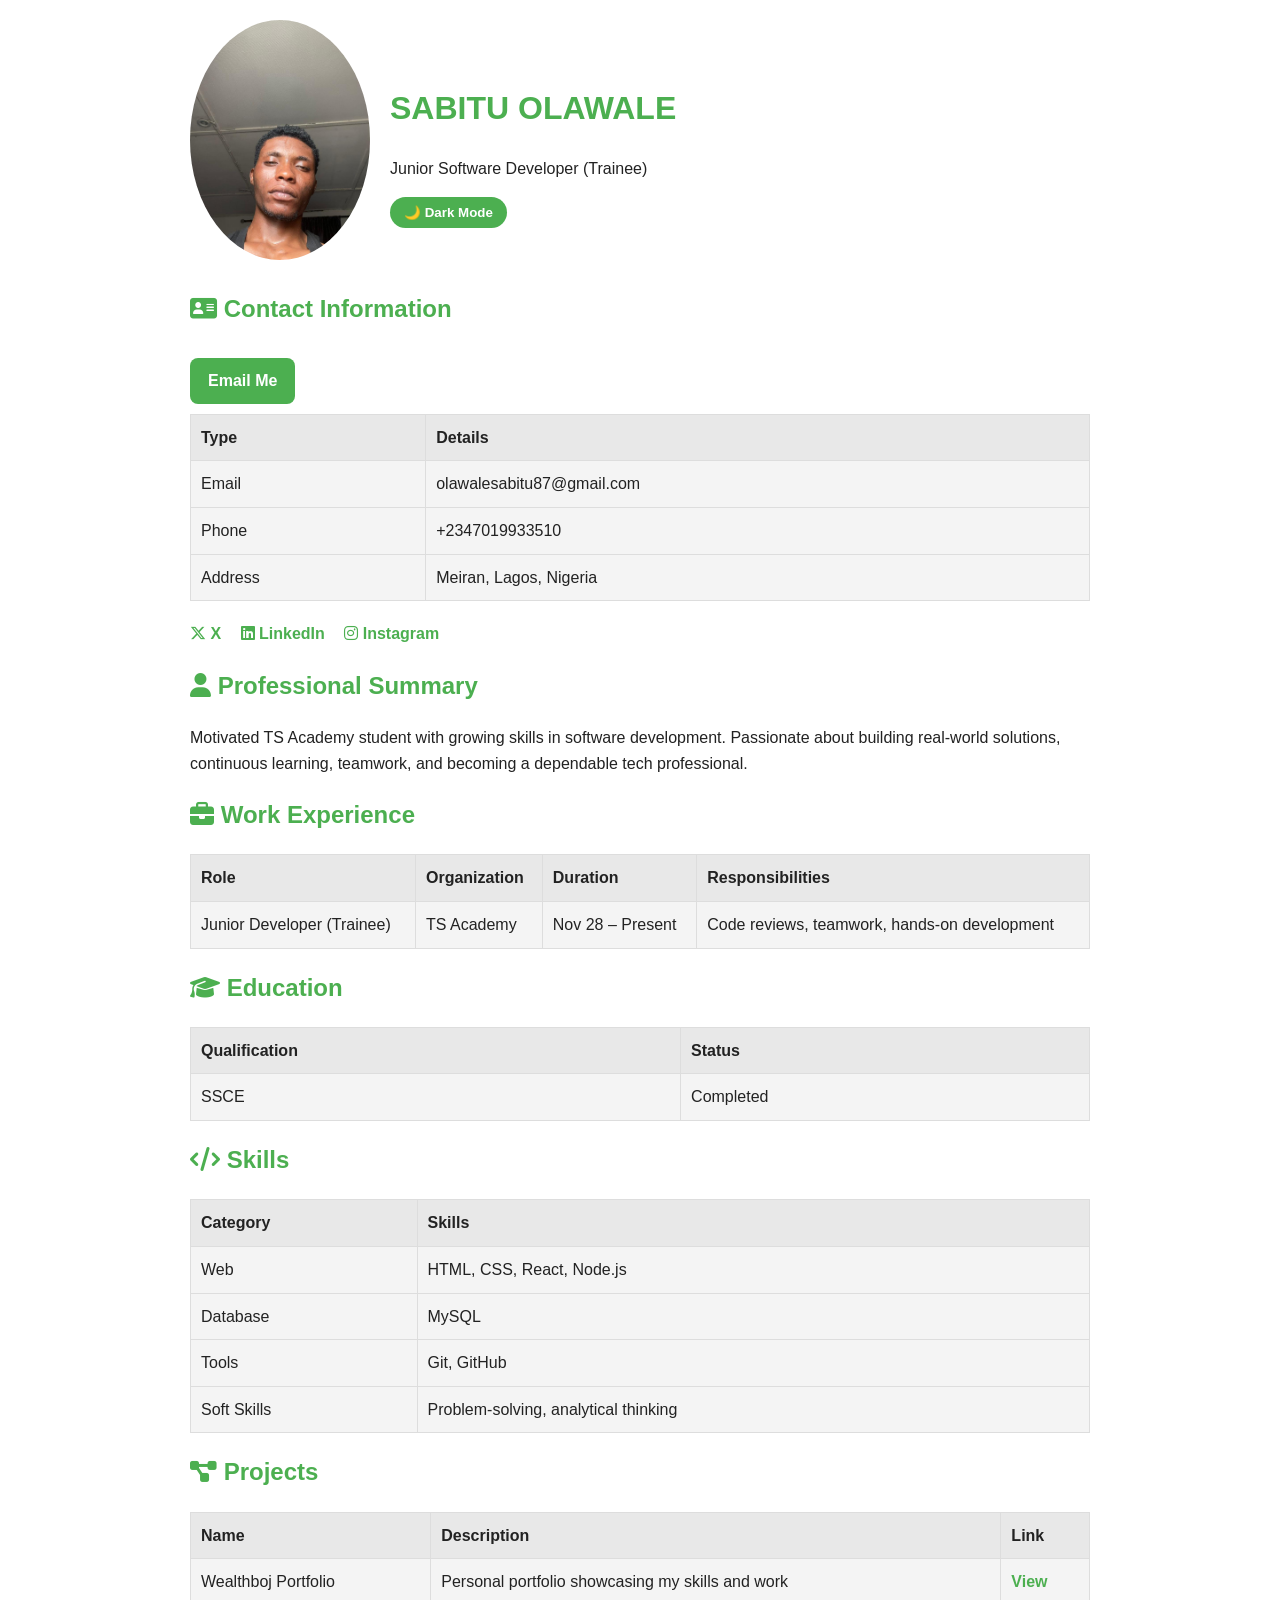
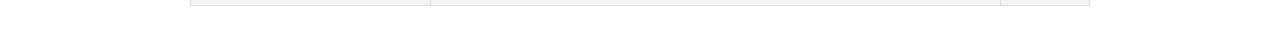
==== index.html @ 3e308790 "fsrh" ====
<!DOCTYPE html>
<html lang="en">
<head>
  <meta charset="UTF-8" />
  <meta name="viewport" content="width=device-width, initial-scale=1.0" />
  <title>SABITU OLAWALE | CV</title>

  <!-- Icons -->
  <link rel="stylesheet" href="https://cdnjs.cloudflare.com/ajax/libs/font-awesome/6.5.0/css/all.min.css">

  <style>
    :root {
      --bg: #ffffff;
      --text: #222;
      --card: #f4f4f4;
      --accent: #4CAF50;
      --border: #ddd;
    }

    body.dark {
      --bg: #121212;
      --text: #f1f1f1;
      --card: #1e1e1e;
      --border: #333;
    }

    body {
      background: var(--bg);
      color: var(--text);
      font-family: Arial, sans-serif;
      margin: 0;
      padding: 20px;
      line-height: 1.6;
    }

    .container {
      max-width: 900px;
      margin: auto;
    }

    h1, h2 {
      color: var(--accent);
    }

    img.profile {
      width: 180px;
      border-radius: 50%;
      display: block;
      margin-bottom: 10px;
    }

    .top {
      display: flex;
      flex-wrap: wrap;
      gap: 20px;
      align-items: center;
    }

    .toggle {
      margin-left: auto;
      cursor: pointer;
      padding: 8px 14px;
      border-radius: 20px;
      border: none;
      background: var(--accent);
      color: #fff;
      font-weight: bold;
    }

    table {
      width: 100%;
      border-collapse: collapse;
      background: var(--card);
      margin-bottom: 20px;
    }

    th, td {
      border: 1px solid var(--border);
      padding: 10px;
      text-align: left;
    }

    th {
      background: rgba(0,0,0,0.05);
    }

    a {
      color: var(--accent);
      text-decoration: none;
      font-weight: bold;
    }

    .social a {
      margin-right: 15px;
    }

    .email-button {
      display: inline-block;
      background: var(--accent);
      color: #fff;
      padding: 10px 18px;
      border-radius: 8px;
      margin: 10px 0;
    }

    @media (max-width: 600px) {
      .top {
        flex-direction: column;
        align-items: flex-start;
      }
    }
  </style>
</head>

<body>
  <div class="container">

    <!-- HEADER -->
    <div class="top">
      <img src="profile.jpeg" alt="Profile Photo" class="profile">
      <div>
        <h1>SABITU OLAWALE</h1>
        <p>Junior Software Developer (Trainee)</p>
        <button class="toggle" onclick="toggleDark()">🌙 Dark Mode</button>
      </div>
    </div>

    <!-- CONTACT -->
    <h2><i class="fa-solid fa-address-card"></i> Contact Information</h2>

    <a class="email-button" href="mailto:olawalesabitu87@gmail.com">Email Me</a>

    <table>
      <tr><th>Type</th><th>Details</th></tr>
      <tr><td>Email</td><td>olawalesabitu87@gmail.com</td></tr>
      <tr><td>Phone</td><td>+2347019933510</td></tr>
      <tr><td>Address</td><td>Meiran, Lagos, Nigeria</td></tr>
    </table>

    <div class="social">
      <a href="https://twitter.com/olawale_sabitu" target="_blank"><i class="fa-brands fa-x-twitter"></i> X</a>
      <a href="https://linkedin.com/in/olawale-oluwapelumi-303a34244" target="_blank"><i class="fa-brands fa-linkedin"></i> LinkedIn</a>
      <a href="https://instagram.com/bolaj_vibez" target="_blank"><i class="fa-brands fa-instagram"></i> Instagram</a>
    </div>

    <!-- SUMMARY -->
    <h2><i class="fa-solid fa-user"></i> Professional Summary</h2>
    <p>
      Motivated TS Academy student with growing skills in software development.
      Passionate about building real-world solutions, continuous learning,
      teamwork, and becoming a dependable tech professional.
    </p>

    <!-- EXPERIENCE -->
    <h2><i class="fa-solid fa-briefcase"></i> Work Experience</h2>

    <table>
      <tr>
        <th>Role</th>
        <th>Organization</th>
        <th>Duration</th>
        <th>Responsibilities</th>
      </tr>
      <tr>
        <td>Junior Developer (Trainee)</td>
        <td>TS Academy</td>
        <td>Nov 28 – Present</td>
        <td>Code reviews, teamwork, hands-on development</td>
      </tr>
    </table>

    <!-- EDUCATION -->
    <h2><i class="fa-solid fa-graduation-cap"></i> Education</h2>

    <table>
      <tr><th>Qualification</th><th>Status</th></tr>
      <tr><td>SSCE</td><td>Completed</td></tr>
    </table>

    <!-- SKILLS -->
    <h2><i class="fa-solid fa-code"></i> Skills</h2>

    <table>
      <tr><th>Category</th><th>Skills</th></tr>
      <tr><td>Web</td><td>HTML, CSS, React, Node.js</td></tr>
      <tr><td>Database</td><td>MySQL</td></tr>
      <tr><td>Tools</td><td>Git, GitHub</td></tr>
      <tr><td>Soft Skills</td><td>Problem-solving, analytical thinking</td></tr>
    </table>

    <!-- PROJECTS -->
    <h2><i class="fa-solid fa-diagram-project"></i> Projects</h2>

    <table>
      <tr><th>Name</th><th>Description</th><th>Link</th></tr>
      <tr>
        <td>Wealthboj Portfolio</td>
        <td>Personal portfolio showcasing my skills and work</td>
        <td><a href="https://wealthboj.github.io/olawale/" target="_blank">View</a></td>
      </tr>
    </table>

  </div>

  <!-- DARK MODE SCRIPT -->
  <script>
    function toggleDark() {
      document.body.classList.toggle("dark");
    }
  </script>
</body>
</html>
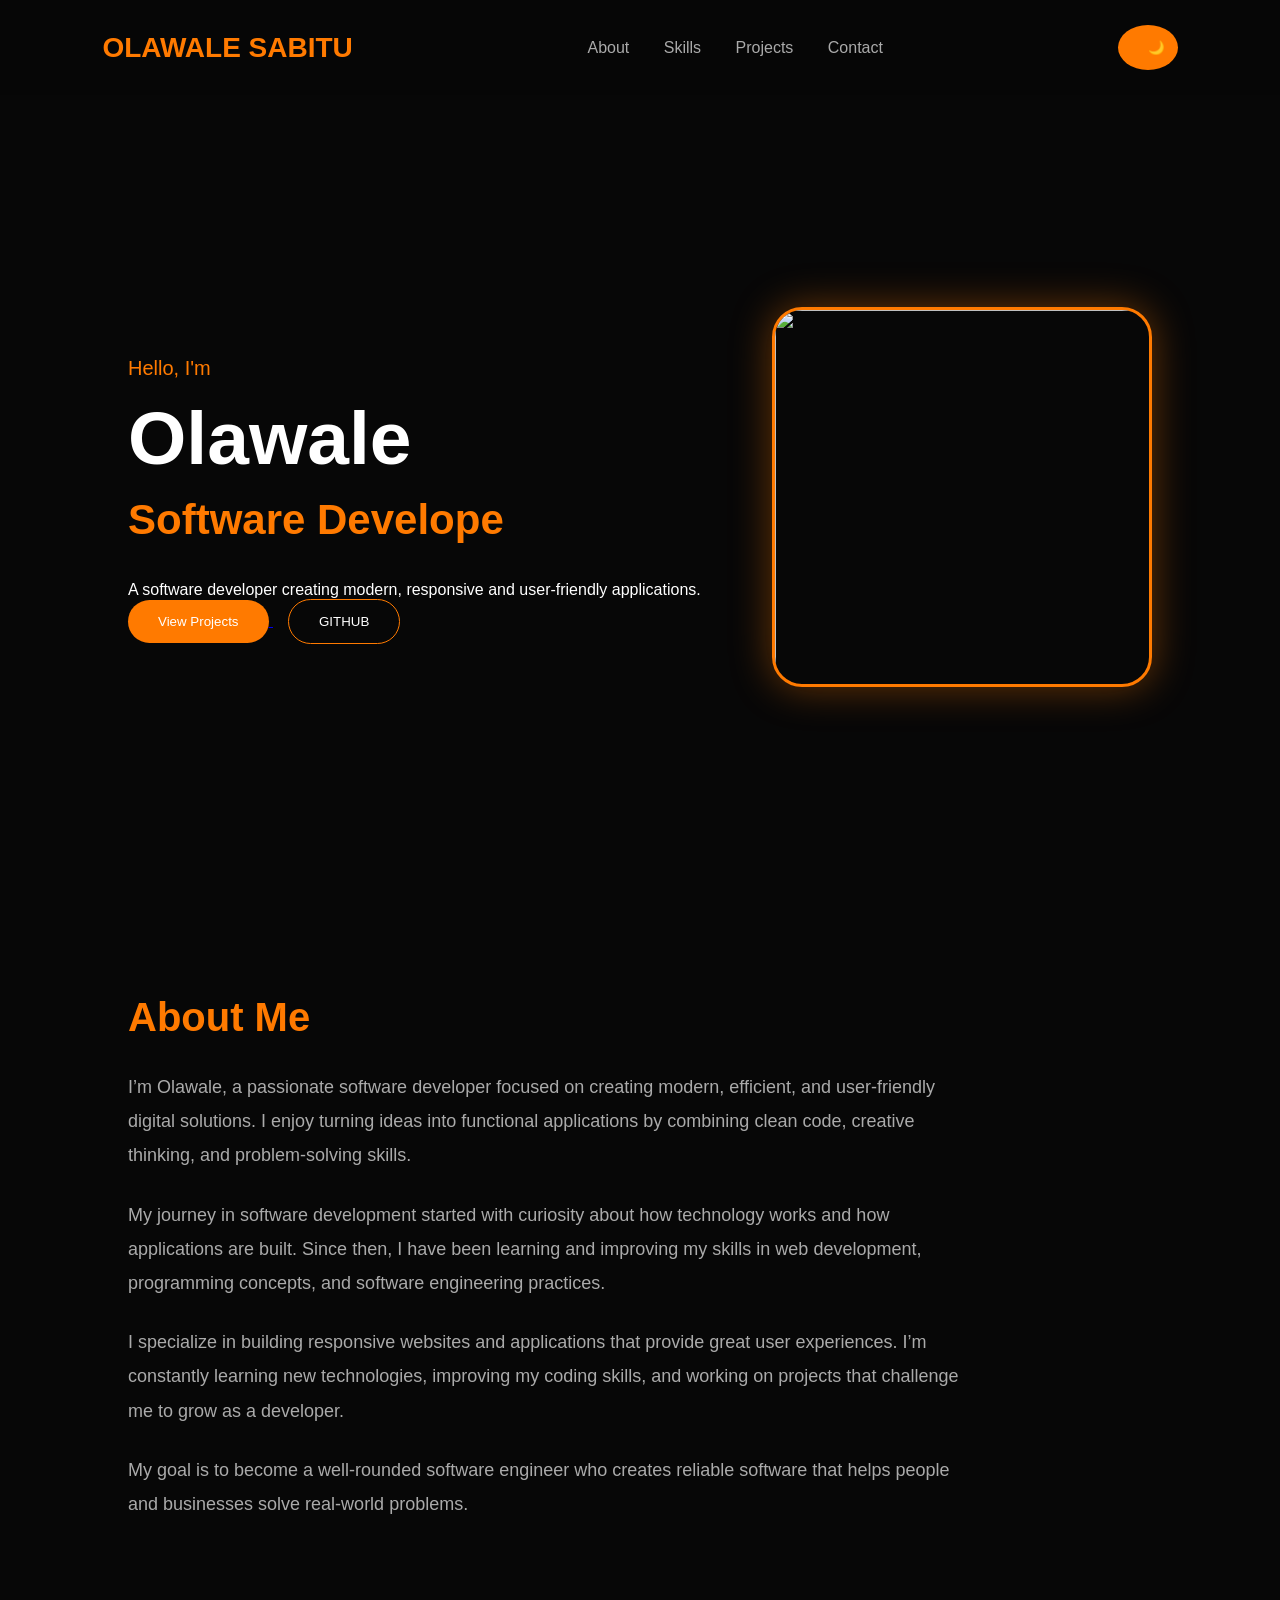
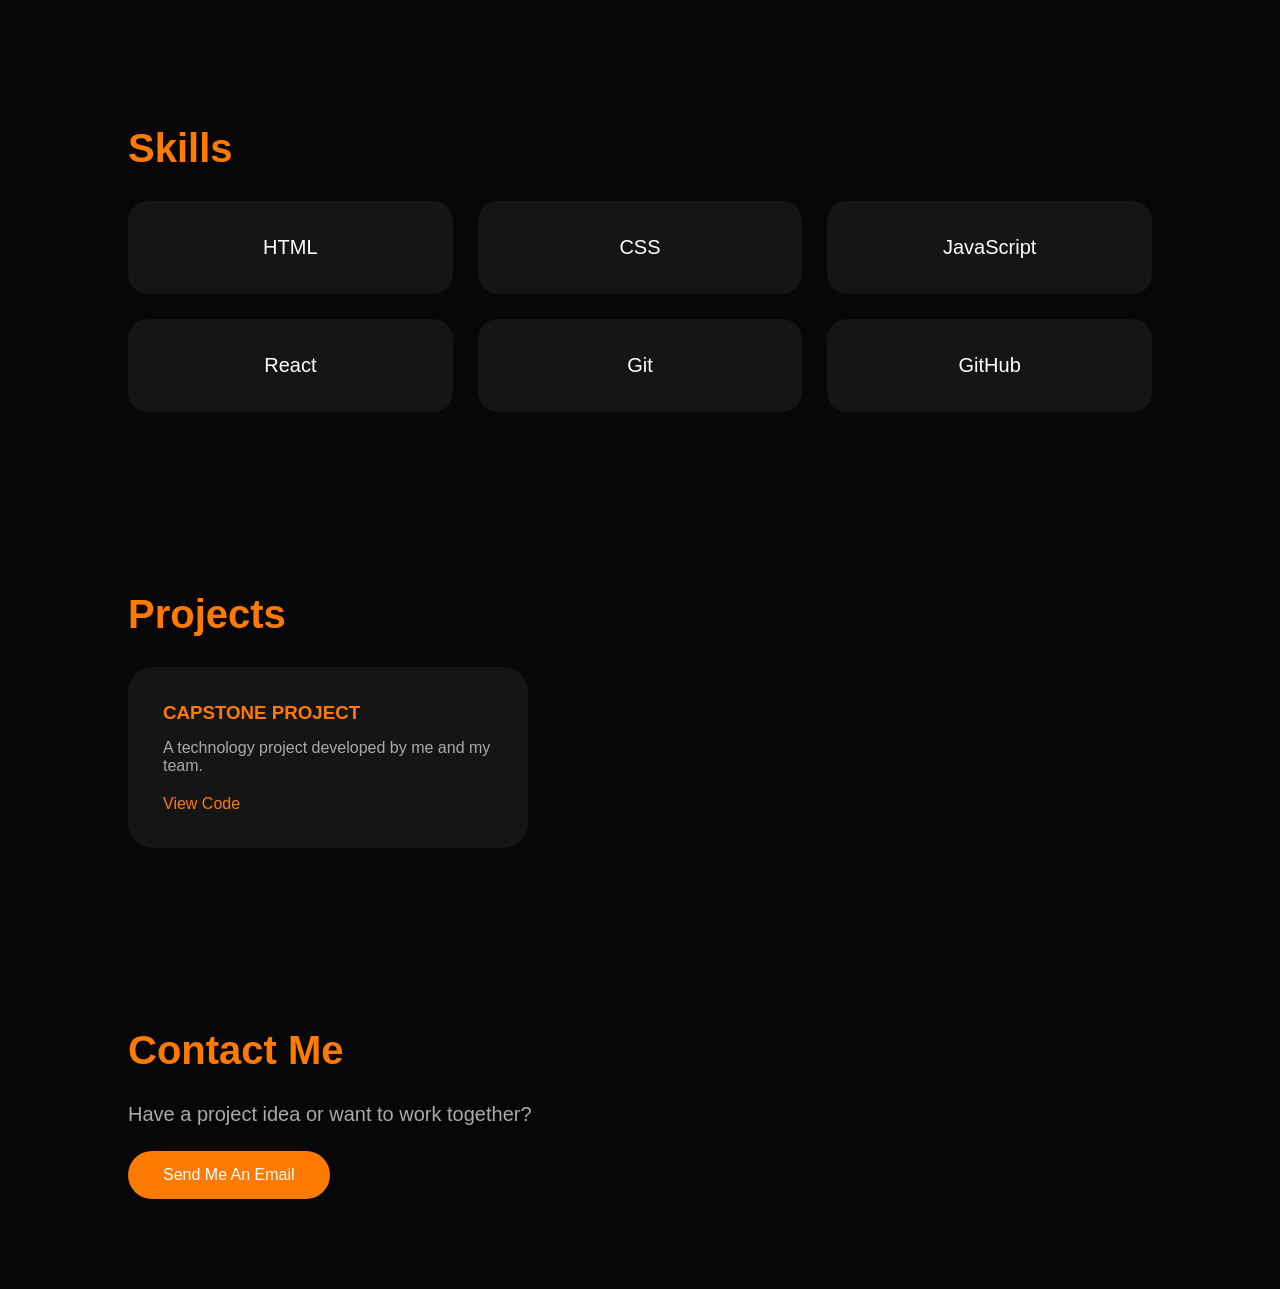
==== commit 7a4fe4f5: "Add files via upload" ====
--- a/index.html
+++ b/index.html
@@ -1,212 +1,248 @@
 <!DOCTYPE html>
 <html lang="en">
+
 <head>
-  <meta charset="UTF-8" />
-  <meta name="viewport" content="width=device-width, initial-scale=1.0" />
-  <title>SABITU OLAWALE | CV</title>
-
-  <!-- Icons -->
-  <link rel="stylesheet" href="https://cdnjs.cloudflare.com/ajax/libs/font-awesome/6.5.0/css/all.min.css">
-
-  <style>
-    :root {
-      --bg: #ffffff;
-      --text: #222;
-      --card: #f4f4f4;
-      --accent: #4CAF50;
-      --border: #ddd;
-    }
-
-    body.dark {
-      --bg: #121212;
-      --text: #f1f1f1;
-      --card: #1e1e1e;
-      --border: #333;
-    }
-
-    body {
-      background: var(--bg);
-      color: var(--text);
-      font-family: Arial, sans-serif;
-      margin: 0;
-      padding: 20px;
-      line-height: 1.6;
-    }
-
-    .container {
-      max-width: 900px;
-      margin: auto;
-    }
-
-    h1, h2 {
-      color: var(--accent);
-    }
-
-    img.profile {
-      width: 180px;
-      border-radius: 50%;
-      display: block;
-      margin-bottom: 10px;
-    }
-
-    .top {
-      display: flex;
-      flex-wrap: wrap;
-      gap: 20px;
-      align-items: center;
-    }
-
-    .toggle {
-      margin-left: auto;
-      cursor: pointer;
-      padding: 8px 14px;
-      border-radius: 20px;
-      border: none;
-      background: var(--accent);
-      color: #fff;
-      font-weight: bold;
-    }
-
-    table {
-      width: 100%;
-      border-collapse: collapse;
-      background: var(--card);
-      margin-bottom: 20px;
-    }
-
-    th, td {
-      border: 1px solid var(--border);
-      padding: 10px;
-      text-align: left;
-    }
-
-    th {
-      background: rgba(0,0,0,0.05);
-    }
-
-    a {
-      color: var(--accent);
-      text-decoration: none;
-      font-weight: bold;
-    }
-
-    .social a {
-      margin-right: 15px;
-    }
-
-    .email-button {
-      display: inline-block;
-      background: var(--accent);
-      color: #fff;
-      padding: 10px 18px;
-      border-radius: 8px;
-      margin: 10px 0;
-    }
-
-    @media (max-width: 600px) {
-      .top {
-        flex-direction: column;
-        align-items: flex-start;
-      }
-    }
-  </style>
+
+<meta charset="UTF-8">
+<meta name="viewport" content="width=device-width, initial-scale=1.0">
+
+<title>Olawale | Software Developer</title>
+
+<link rel="stylesheet" href="style.css">
+
 </head>
 
+
 <body>
-  <div class="container">
-
-    <!-- HEADER -->
-    <div class="top">
-      <img src="profile.jpeg" alt="Profile Photo" class="profile">
-      <div>
-        <h1>SABITU OLAWALE</h1>
-        <p>Junior Software Developer (Trainee)</p>
-        <button class="toggle" onclick="toggleDark()">🌙 Dark Mode</button>
-      </div>
-    </div>
-
-    <!-- CONTACT -->
-    <h2><i class="fa-solid fa-address-card"></i> Contact Information</h2>
-
-    <a class="email-button" href="mailto:olawalesabitu87@gmail.com">Email Me</a>
-
-    <table>
-      <tr><th>Type</th><th>Details</th></tr>
-      <tr><td>Email</td><td>olawalesabitu87@gmail.com</td></tr>
-      <tr><td>Phone</td><td>+2347019933510</td></tr>
-      <tr><td>Address</td><td>Meiran, Lagos, Nigeria</td></tr>
-    </table>
-
-    <div class="social">
-      <a href="https://twitter.com/olawale_sabitu" target="_blank"><i class="fa-brands fa-x-twitter"></i> X</a>
-      <a href="https://linkedin.com/in/olawale-oluwapelumi-303a34244" target="_blank"><i class="fa-brands fa-linkedin"></i> LinkedIn</a>
-      <a href="https://instagram.com/bolaj_vibez" target="_blank"><i class="fa-brands fa-instagram"></i> Instagram</a>
-    </div>
-
-    <!-- SUMMARY -->
-    <h2><i class="fa-solid fa-user"></i> Professional Summary</h2>
-    <p>
-      Motivated TS Academy student with growing skills in software development.
-      Passionate about building real-world solutions, continuous learning,
-      teamwork, and becoming a dependable tech professional.
-    </p>
-
-    <!-- EXPERIENCE -->
-    <h2><i class="fa-solid fa-briefcase"></i> Work Experience</h2>
-
-    <table>
-      <tr>
-        <th>Role</th>
-        <th>Organization</th>
-        <th>Duration</th>
-        <th>Responsibilities</th>
-      </tr>
-      <tr>
-        <td>Junior Developer (Trainee)</td>
-        <td>TS Academy</td>
-        <td>Nov 28 – Present</td>
-        <td>Code reviews, teamwork, hands-on development</td>
-      </tr>
-    </table>
-
-    <!-- EDUCATION -->
-    <h2><i class="fa-solid fa-graduation-cap"></i> Education</h2>
-
-    <table>
-      <tr><th>Qualification</th><th>Status</th></tr>
-      <tr><td>SSCE</td><td>Completed</td></tr>
-    </table>
-
-    <!-- SKILLS -->
-    <h2><i class="fa-solid fa-code"></i> Skills</h2>
-
-    <table>
-      <tr><th>Category</th><th>Skills</th></tr>
-      <tr><td>Web</td><td>HTML, CSS, React, Node.js</td></tr>
-      <tr><td>Database</td><td>MySQL</td></tr>
-      <tr><td>Tools</td><td>Git, GitHub</td></tr>
-      <tr><td>Soft Skills</td><td>Problem-solving, analytical thinking</td></tr>
-    </table>
-
-    <!-- PROJECTS -->
-    <h2><i class="fa-solid fa-diagram-project"></i> Projects</h2>
-
-    <table>
-      <tr><th>Name</th><th>Description</th><th>Link</th></tr>
-      <tr>
-        <td>Wealthboj Portfolio</td>
-        <td>Personal portfolio showcasing my skills and work</td>
-        <td><a href="https://wealthboj.github.io/olawale/" target="_blank">View</a></td>
-      </tr>
-    </table>
-
-  </div>
-
-  <!-- DARK MODE SCRIPT -->
-  <script>
-    function toggleDark() {
-      document.body.classList.toggle("dark");
-    }
-  </script>
+
+
+<header>
+
+<h2 class="logo">OLAWALE SABITU</h2>
+
+
+<nav>
+
+<a href="#about">About</a>
+<a href="#skills">Skills</a>
+<a href="#projects">Projects</a>
+<a href="#contact">Contact</a>
+
+</nav>
+
+
+<button id="mode">🌙</button>
+
+</header>
+
+
+
+
+
+<section class="hero">
+
+
+<div class="intro">
+
+
+<p>Hello, I'm</p>
+
+<h1>Olawale</h1>
+
+<h2 id="typing"></h2>
+
+
+<p>
+
+A software developer creating modern,
+responsive and user-friendly applications.
+
+</p>
+
+
+
+
+<div>
+
+<a href="#projects">
+
+<button>
+View Projects
+</button>
+
+</a>
+
+
+<a href="https://github.com/wealthboj/olawale">
+
+<button class="secondary">
+GITHUB
+</button>
+
+</a>
+
+
+</div>
+
+
+</div>
+
+
+
+
+<div class="image-box">
+
+<img src="c:\olawaleoracle.png">
+
+</div>
+
+
+</section>
+
+
+
+
+
+
+
+<section id="about">
+
+<h2>About Me</h2>
+
+<div class="about-content">
+
+<p>
+
+I’m Olawale, a passionate software developer focused on creating modern,
+efficient, and user-friendly digital solutions. I enjoy turning ideas into
+functional applications by combining clean code, creative thinking, and
+problem-solving skills.
+
+</p>
+
+
+<p>
+
+My journey in software development started with curiosity about how
+technology works and how applications are built. Since then, I have been
+learning and improving my skills in web development, programming concepts,
+and software engineering practices.
+
+</p>
+
+
+<p>
+
+I specialize in building responsive websites and applications that provide
+great user experiences. I’m constantly learning new technologies, improving
+my coding skills, and working on projects that challenge me to grow as a
+developer.
+
+</p>
+
+
+<p>
+
+My goal is to become a well-rounded software engineer who creates reliable
+software that helps people and businesses solve real-world problems.
+
+</p>
+
+
+</div>
+
+</section>
+
+
+
+
+
+
+
+<section id="skills">
+
+
+<h2>Skills</h2>
+
+
+<div class="grid">
+
+
+<div>HTML</div>
+<div>CSS</div>
+<div>JavaScript</div>
+<div>React</div>
+<div>Git</div>
+<div>GitHub</div>
+
+
+</div>
+
+
+</section>
+
+
+
+
+
+
+
+<section id="projects">
+
+
+<h2>Projects</h2>
+
+
+<div class="project">
+
+
+<h3>CAPSTONE PROJECT</h3>
+
+
+<p>
+A technology project developed by me and my team.
+</p>
+
+
+<a href="https://techy-nerds.vercel.app/">
+
+View Code
+
+</a>
+
+
+</div>
+
+
+</section>
+
+
+
+
+
+
+<section id="contact">
+
+<h2>Contact Me</h2>
+
+<p>
+Have a project idea or want to work together?
+</p>
+
+
+<a class="contact-btn" href="mailto:Olawalesabitu87@gmail.com">
+
+Send Me An Email
+
+</a>
+
+
+</section>
+
+
+
+<script src="script.js"></script>
+
+
 </body>
 </html>
--- a/style.css
+++ b/style.css
@@ -0,0 +1,476 @@
+*{
+    margin:0;
+    padding:0;
+    box-sizing:border-box;
+    font-family:"Segoe UI", Arial, sans-serif;
+}
+
+
+html{
+    scroll-behavior:smooth;
+}
+
+
+body{
+    background:#070707;
+    color:white;
+    transition:0.4s;
+}
+
+
+/* NAVBAR */
+
+header{
+
+    display:flex;
+    justify-content:space-between;
+    align-items:center;
+    padding:25px 8%;
+    position:sticky;
+    top:0;
+    z-index:100;
+
+    background:rgba(7,7,7,0.8);
+    backdrop-filter:blur(10px);
+
+}
+
+
+.logo{
+
+    font-size:28px;
+    color:#ff7a00;
+    font-weight:bold;
+
+}
+
+
+
+nav a{
+
+    text-decoration:none;
+    color:#aaa;
+    margin:0 15px;
+    transition:.3s;
+
+}
+
+
+nav a:hover{
+
+    color:#ff7a00;
+
+}
+
+
+
+
+#mode{
+
+    background:#ff7a00;
+    border:none;
+    width:45px;
+    height:45px;
+    border-radius:50%;
+    cursor:pointer;
+
+}
+
+
+
+/* HERO */
+
+
+.hero{
+
+    min-height:90vh;
+    display:flex;
+    align-items:center;
+    justify-content:space-between;
+    padding:80px 10%;
+    gap:50px;
+
+}
+
+
+
+.intro{
+
+    max-width:650px;
+
+}
+
+
+.intro p:first-child{
+
+    color:#ff7a00;
+    font-size:20px;
+
+}
+
+
+
+.intro h1{
+
+    font-size:75px;
+    margin:15px 0;
+
+}
+
+
+
+#typing{
+
+    color:#ff7a00;
+    font-size:42px;
+    min-height:55px;
+
+}
+
+
+
+.description{
+
+    color:#aaa;
+    line-height:1.8;
+    margin:25px 0;
+    font-size:18px;
+
+}
+
+
+
+button{
+
+    padding:14px 30px;
+    border:none;
+    border-radius:30px;
+    background:#ff7a00;
+    color:white;
+    cursor:pointer;
+    transition:.3s;
+
+}
+
+
+button:hover{
+
+    transform:translateY(-3px);
+
+}
+
+
+
+.secondary{
+
+    background:transparent;
+    border:1px solid #ff7a00;
+    margin-left:15px;
+
+}
+
+
+
+/* IMAGE */
+
+
+.image-box{
+
+    position:relative;
+
+}
+
+
+
+.image-box img{
+
+    width:380px;
+    height:380px;
+    object-fit:cover;
+    border-radius:30px;
+    border:3px solid #ff7a00;
+
+    box-shadow:
+    0 0 40px rgba(255,122,0,.4);
+
+}
+
+
+
+
+/* SECTIONS */
+
+
+section{
+
+    padding:90px 10%;
+
+}
+
+
+
+section h2{
+
+    font-size:40px;
+    margin-bottom:30px;
+    color:#ff7a00;
+
+}
+
+
+
+
+/* ABOUT */
+
+
+.about-content{
+
+    max-width:850px;
+
+}
+
+
+.about-content p{
+
+    color:#aaa;
+    font-size:18px;
+    line-height:1.9;
+    margin-bottom:25px;
+
+}
+
+
+
+/* SKILLS */
+
+
+.grid{
+
+    display:grid;
+    grid-template-columns:repeat(3,1fr);
+    gap:25px;
+
+}
+
+
+
+.grid div{
+
+    background:#151515;
+    padding:35px;
+    text-align:center;
+    border-radius:20px;
+
+    font-size:20px;
+
+    transition:.3s;
+
+}
+
+
+
+.grid div:hover{
+
+    transform:translateY(-8px);
+    border:1px solid #ff7a00;
+
+}
+
+
+
+/* PROJECT */
+
+
+.project{
+
+    background:#151515;
+    max-width:400px;
+    padding:35px;
+    border-radius:25px;
+
+}
+
+
+
+.project h3{
+
+    color:#ff7a00;
+    margin-bottom:15px;
+
+}
+
+
+.project p{
+
+    color:#aaa;
+    margin-bottom:20px;
+
+}
+
+
+
+.project a{
+
+    color:#ff7a00;
+    text-decoration:none;
+
+}
+
+
+
+
+/* CONTACT */
+
+
+#contact p{
+
+    color:#aaa;
+    font-size:20px;
+
+}
+
+
+
+
+/* LIGHT MODE */
+
+
+.light{
+
+    background:#f5f5f5;
+    color:#111;
+
+}
+
+
+
+.light header{
+
+    background:rgba(245,245,245,.8);
+
+}
+
+
+
+.light nav a{
+
+    color:#222;
+
+}
+
+
+
+.light .description,
+.light .about-content p,
+.light .project p{
+
+    color:#444;
+
+}
+
+
+
+.light .grid div,
+.light .project{
+
+    background:white;
+    box-shadow:0 10px 30px #ddd;
+
+}
+
+
+
+
+
+
+
+/* MOBILE */
+
+
+@media(max-width:850px){
+
+
+header{
+
+    padding:20px;
+
+}
+
+
+nav{
+
+    display:none;
+
+}
+
+
+
+.hero{
+
+    flex-direction:column;
+    text-align:center;
+
+}
+
+
+
+.intro h1{
+
+    font-size:50px;
+
+}
+
+
+
+#typing{
+
+    font-size:30px;
+
+}
+
+
+
+.image-box img{
+
+    width:280px;
+    height:280px;
+
+}
+
+
+
+.grid{
+
+    grid-template-columns:1fr;
+
+}
+
+
+
+}
+.contact-btn{
+
+display:inline-block;
+margin-top:25px;
+
+background:#ff7a00;
+color:white;
+
+padding:15px 35px;
+
+border-radius:30px;
+
+text-decoration:none;
+
+transition:.3s;
+
+}
+
+
+.contact-btn:hover{
+
+transform:translateY(-5px);
+
+box-shadow:0 10px 30px rgba(255,122,0,.4);
+
+}
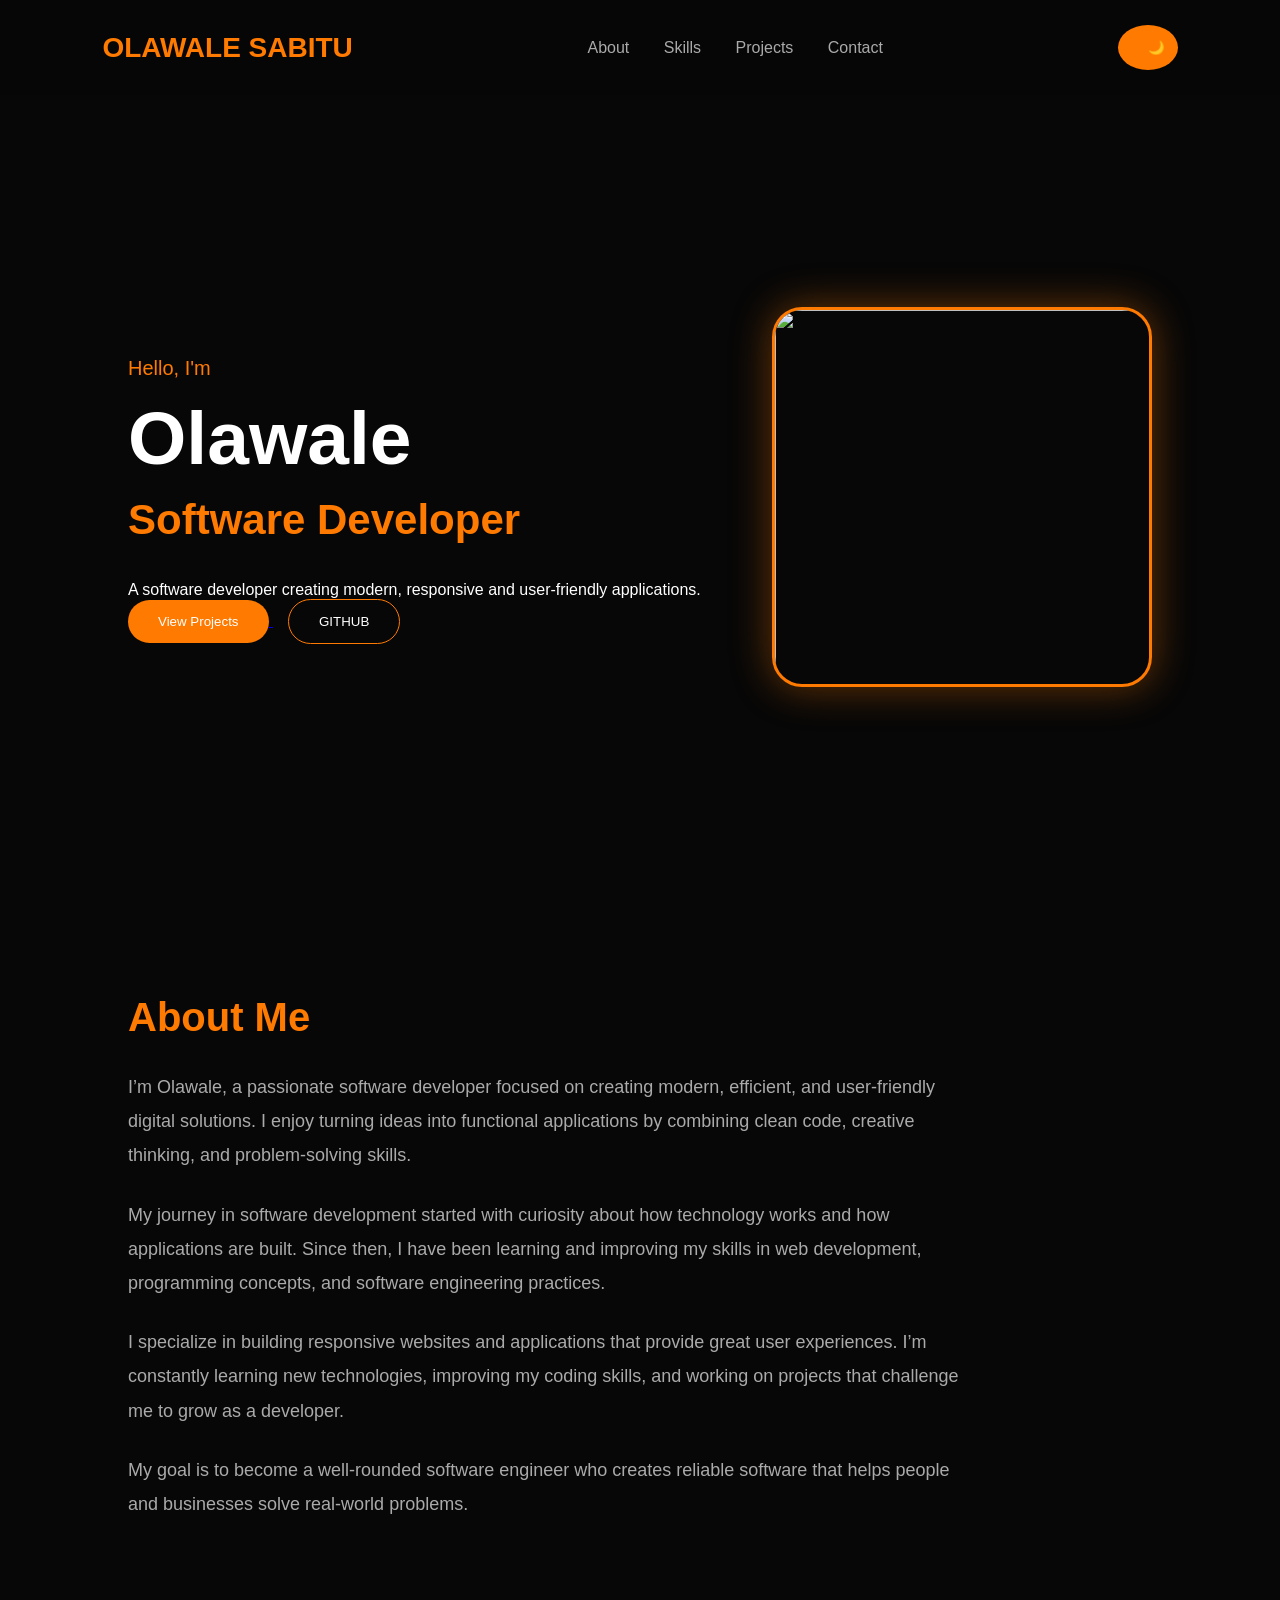
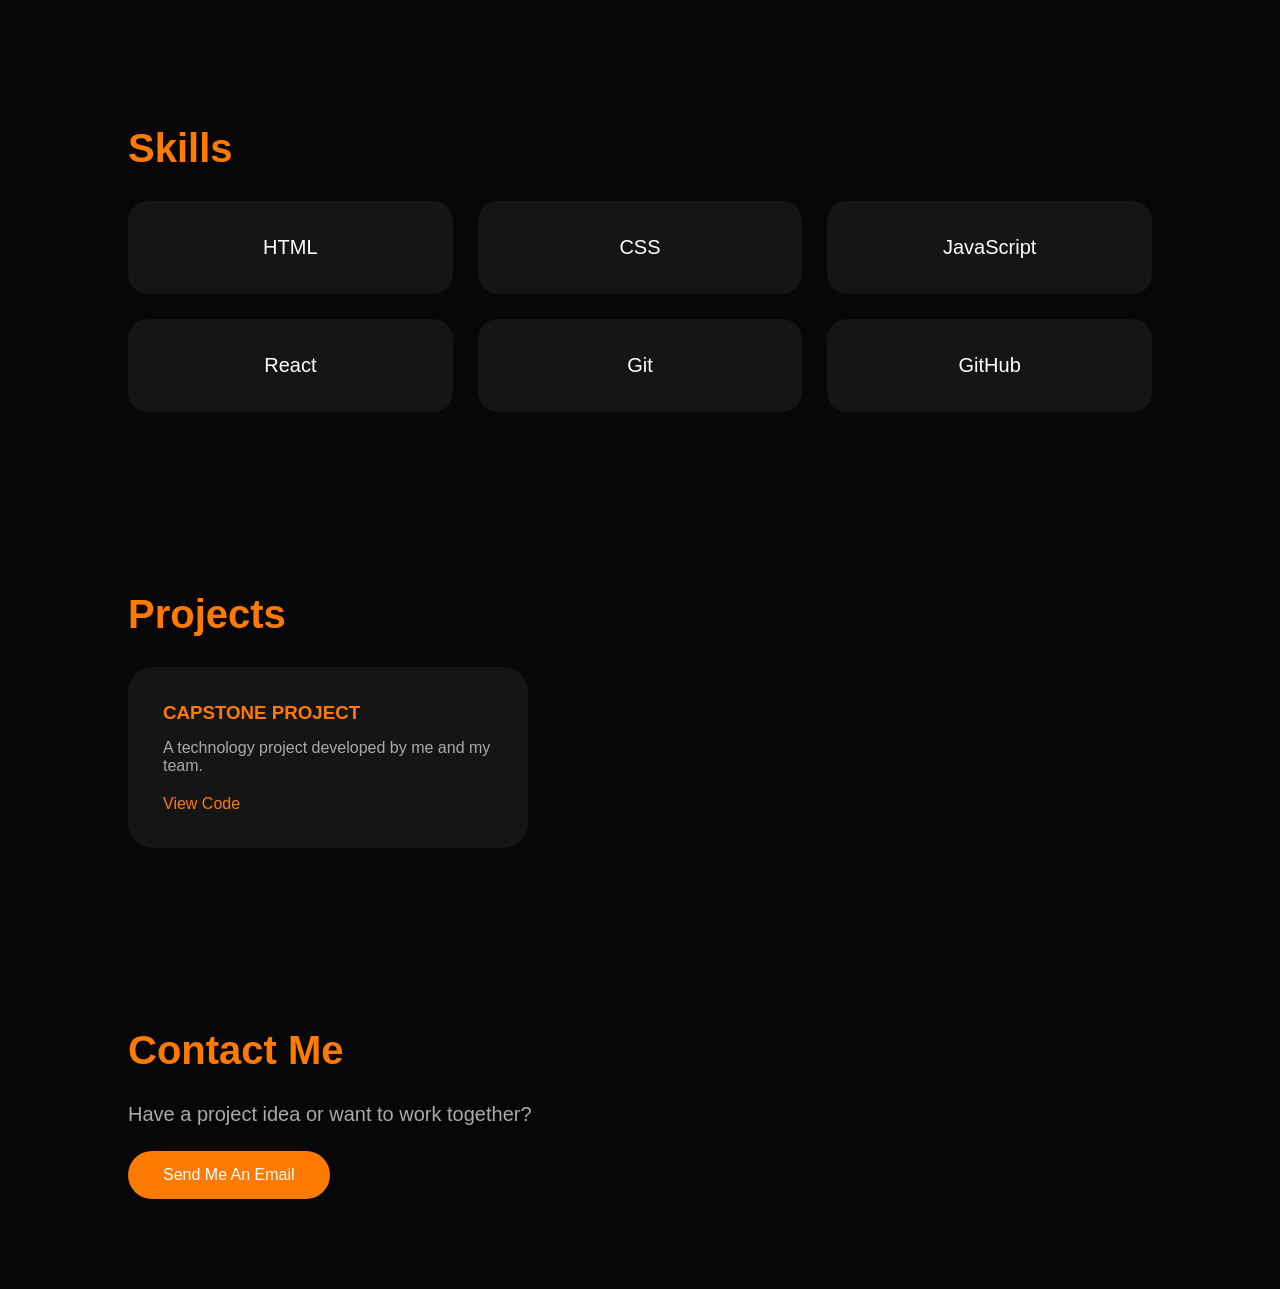
==== commit 40bef828: "Add files via upload" ====
--- a/index.html
+++ b/index.html
@@ -92,7 +92,7 @@
 
 <div class="image-box">
 
-<img src="c:\olawaleoracle.png">
+<img src="c:\profile.png">
 
 </div>
 
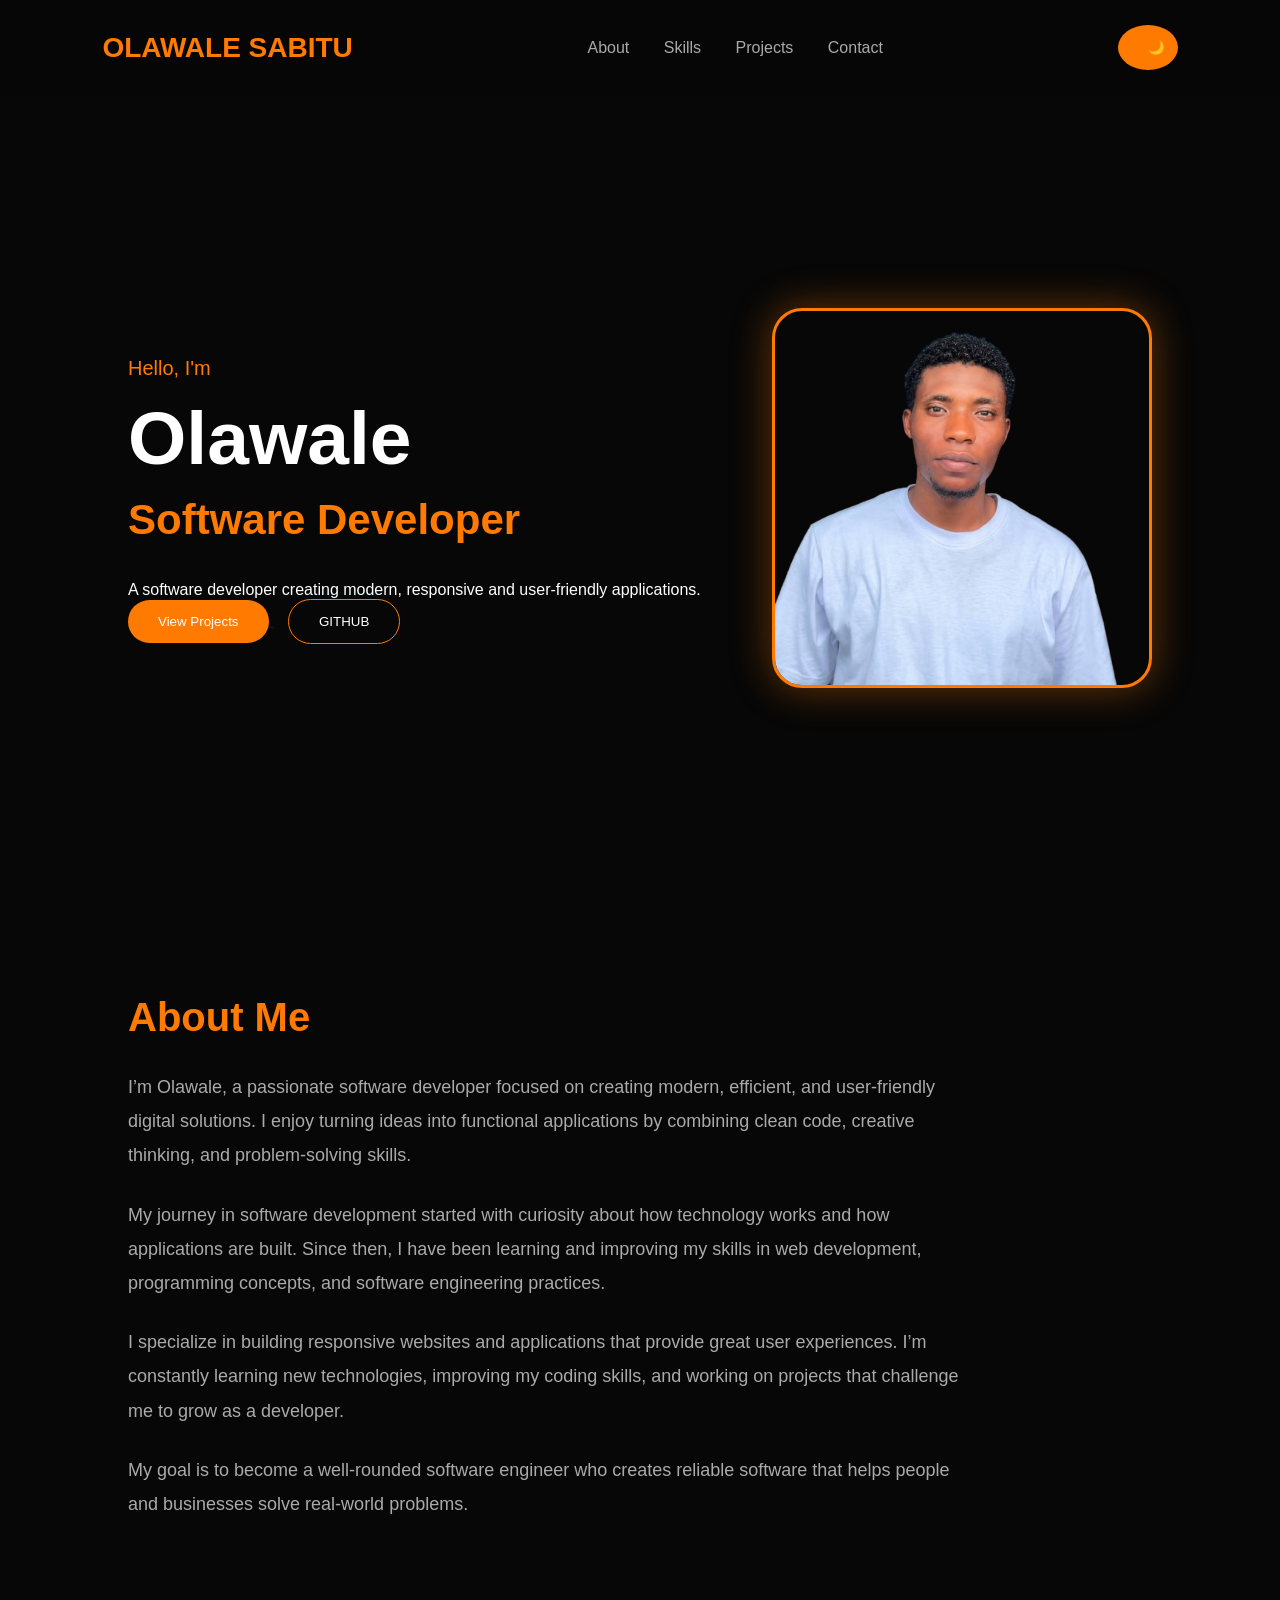
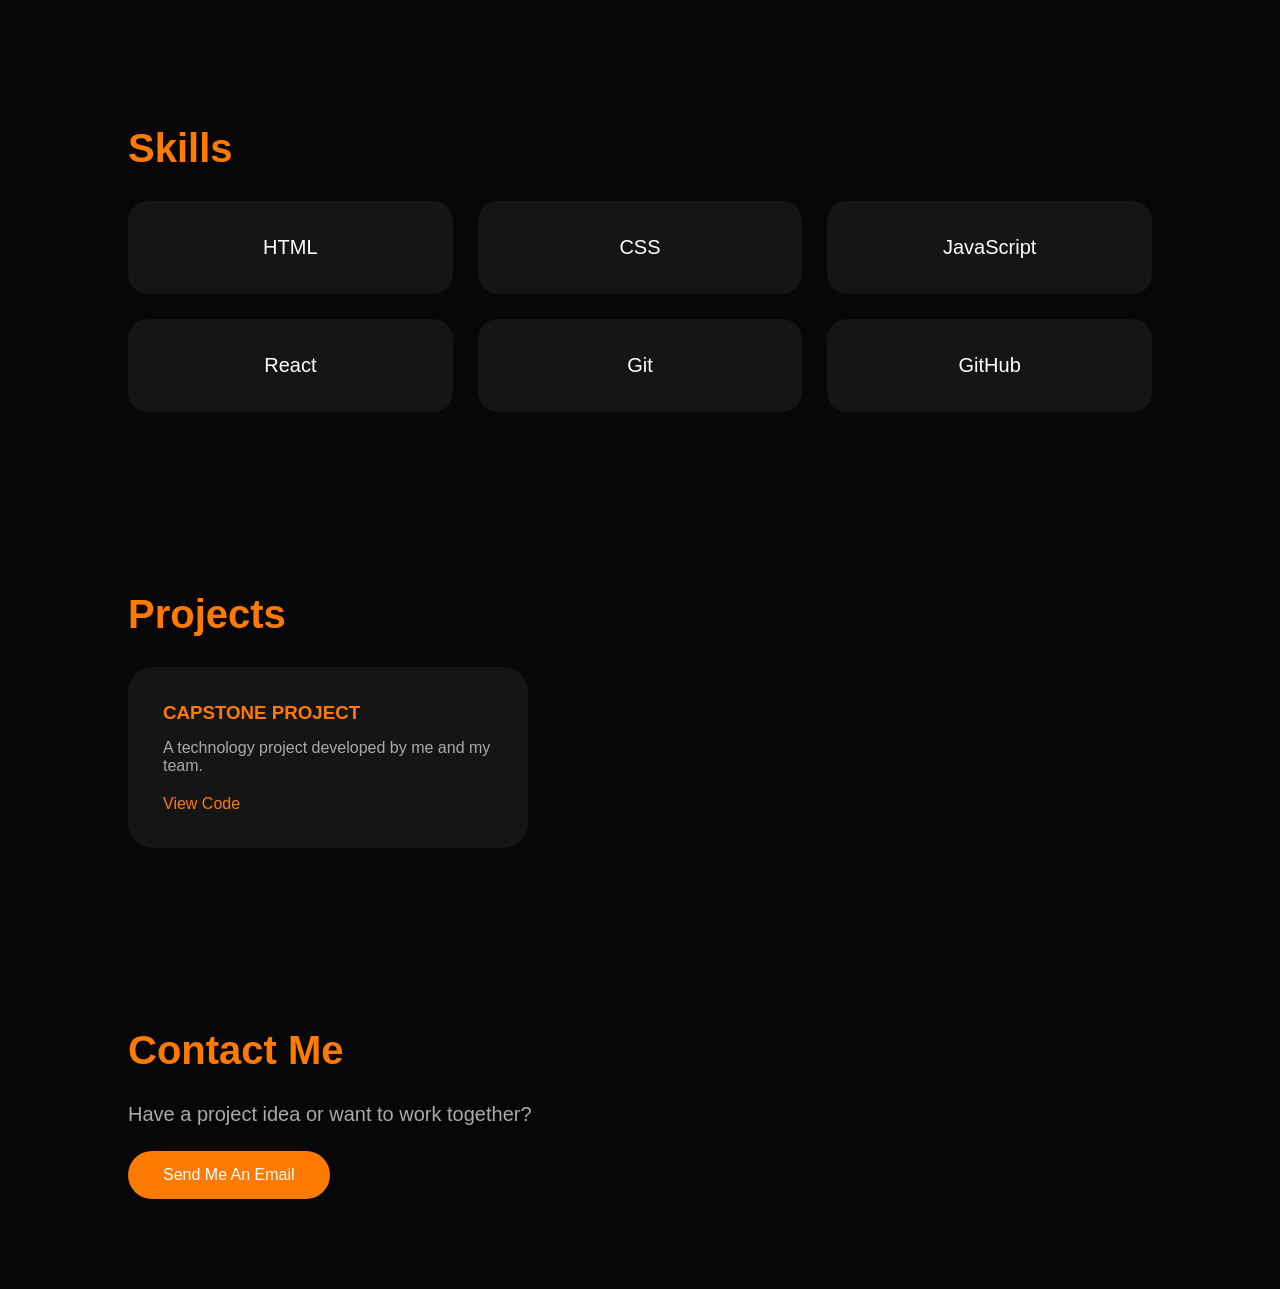
==== commit ba5fe36a: "Fix HTML formatting and structure" ====
--- a/index.html
+++ b/index.html
@@ -92,7 +92,7 @@
 
 <div class="image-box">
 
-<img src="c:\profile.png">
+<img src="profile.png">
 
 </div>
 
@@ -245,4 +245,4 @@
 
 
 </body>
-</html>+</html>
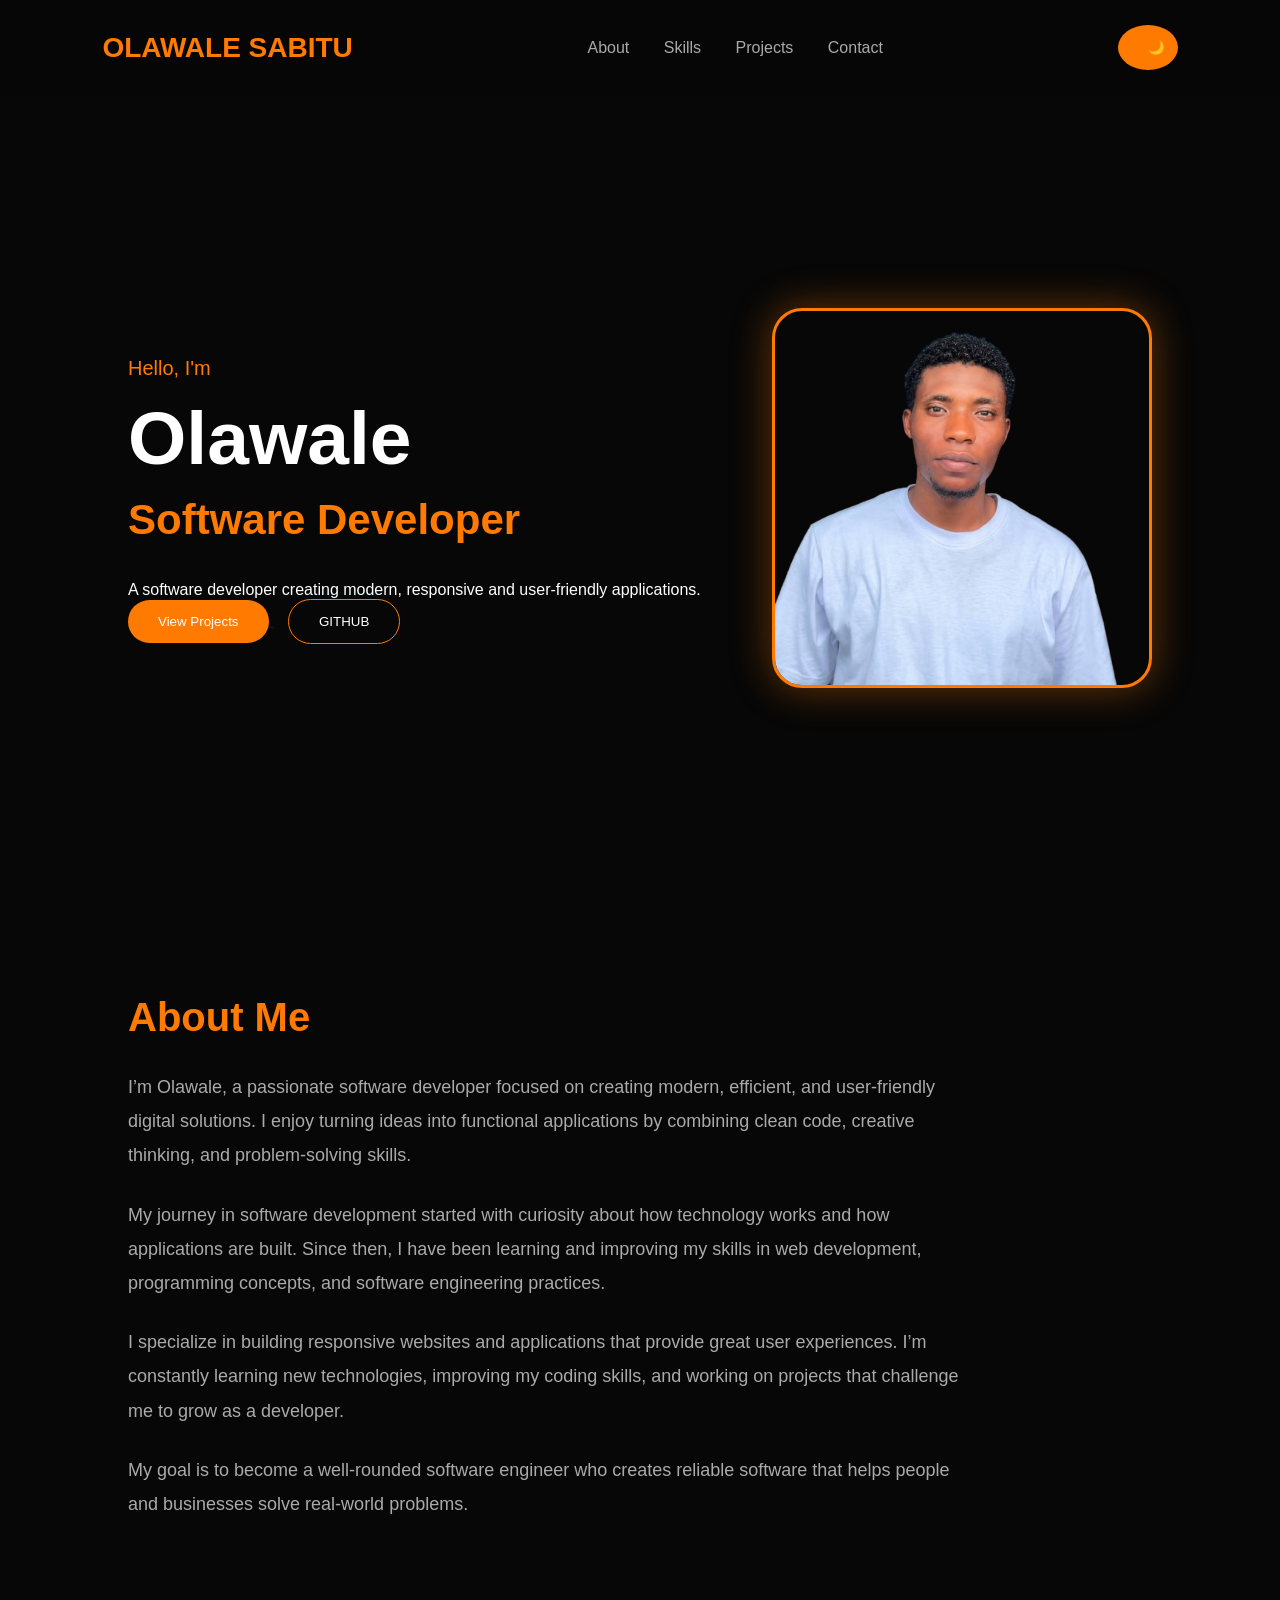
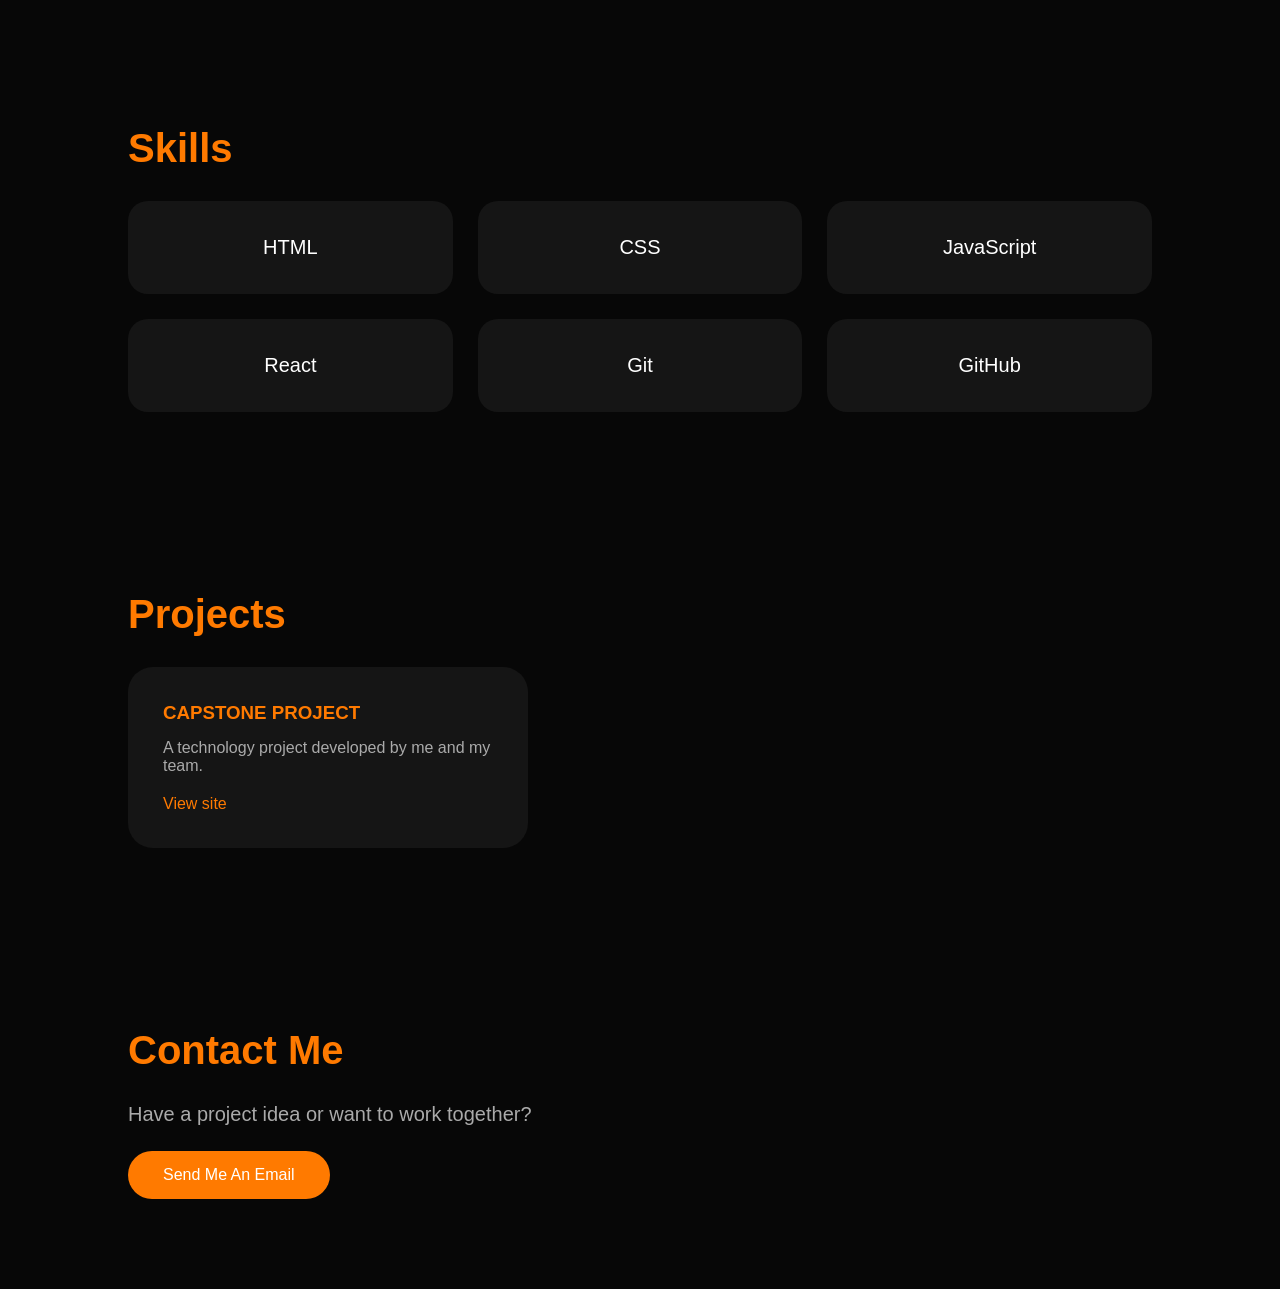
==== commit bdedc129: "Revise project link and enhance section content Updated project link and improved content." ====
--- a/index.html
+++ b/index.html
@@ -206,7 +206,7 @@
 
 <a href="https://techy-nerds.vercel.app/">
 
-View Code
+View site
 
 </a>
 
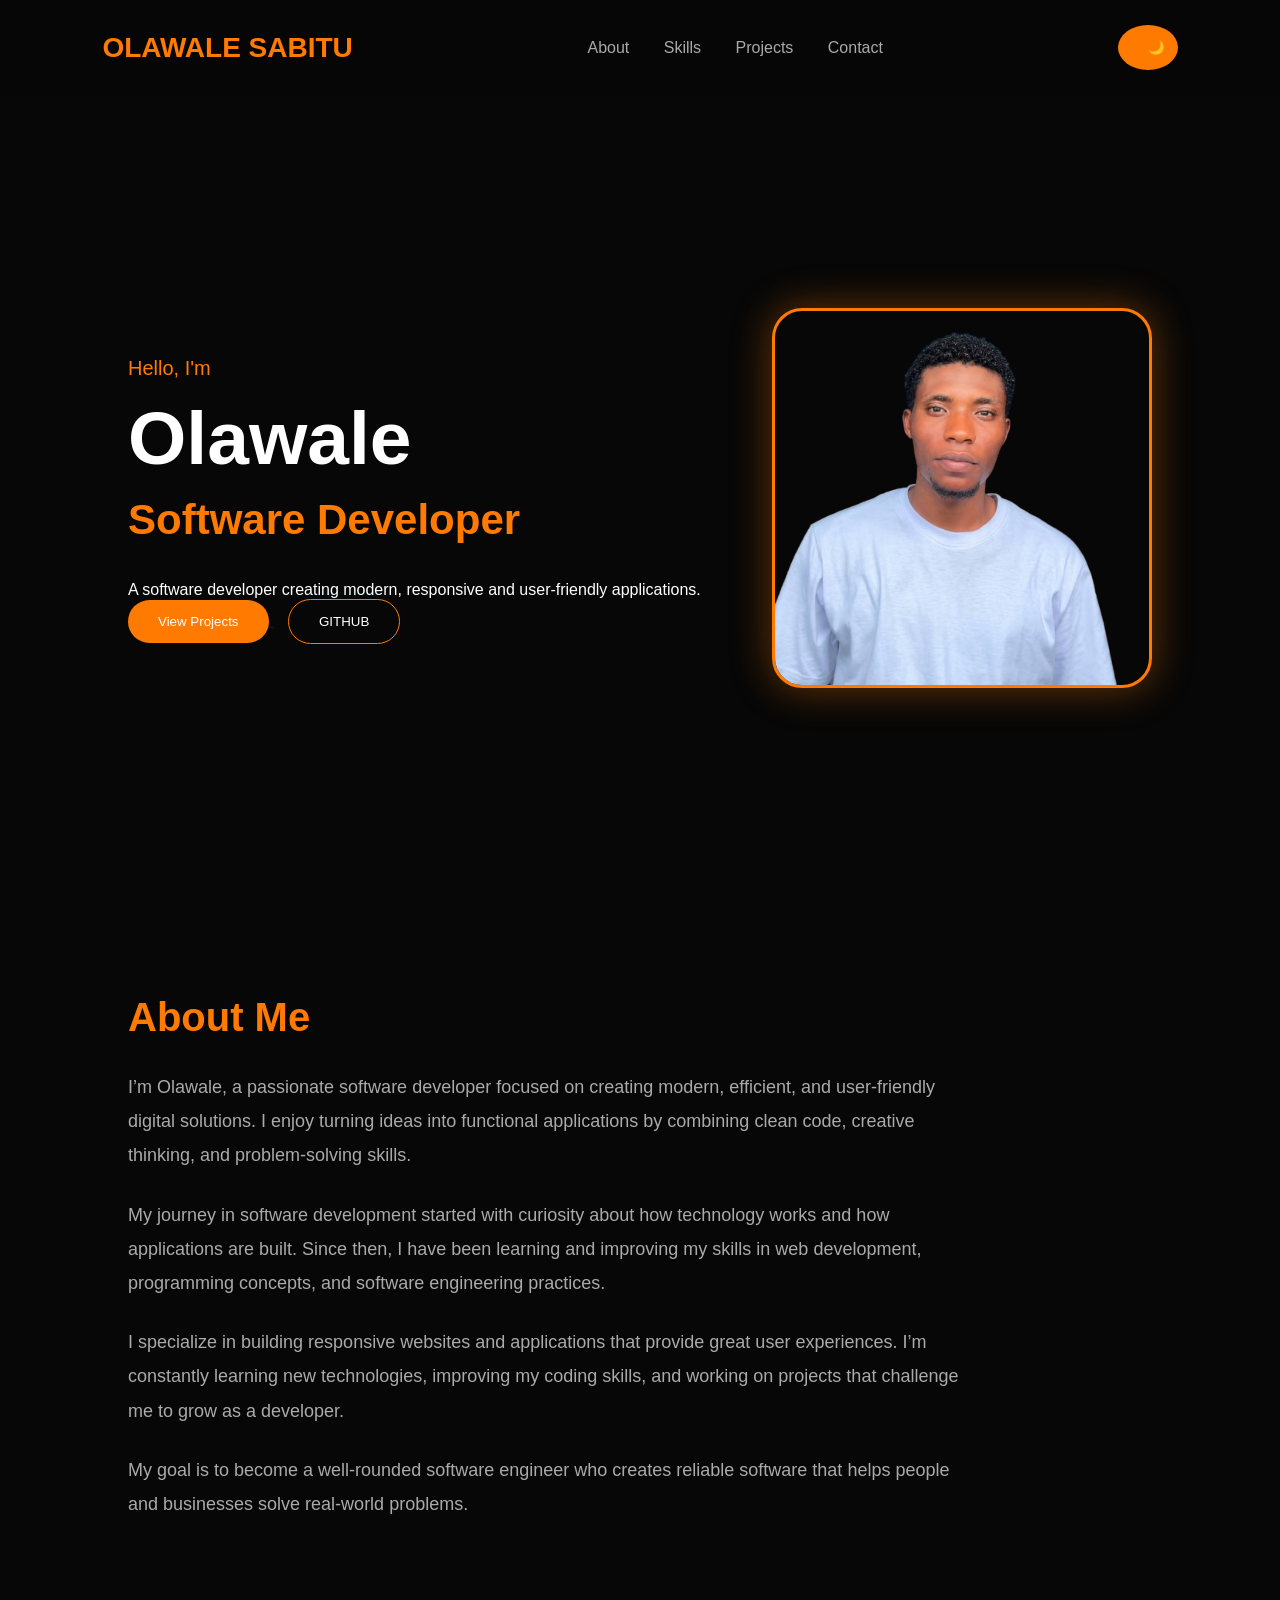
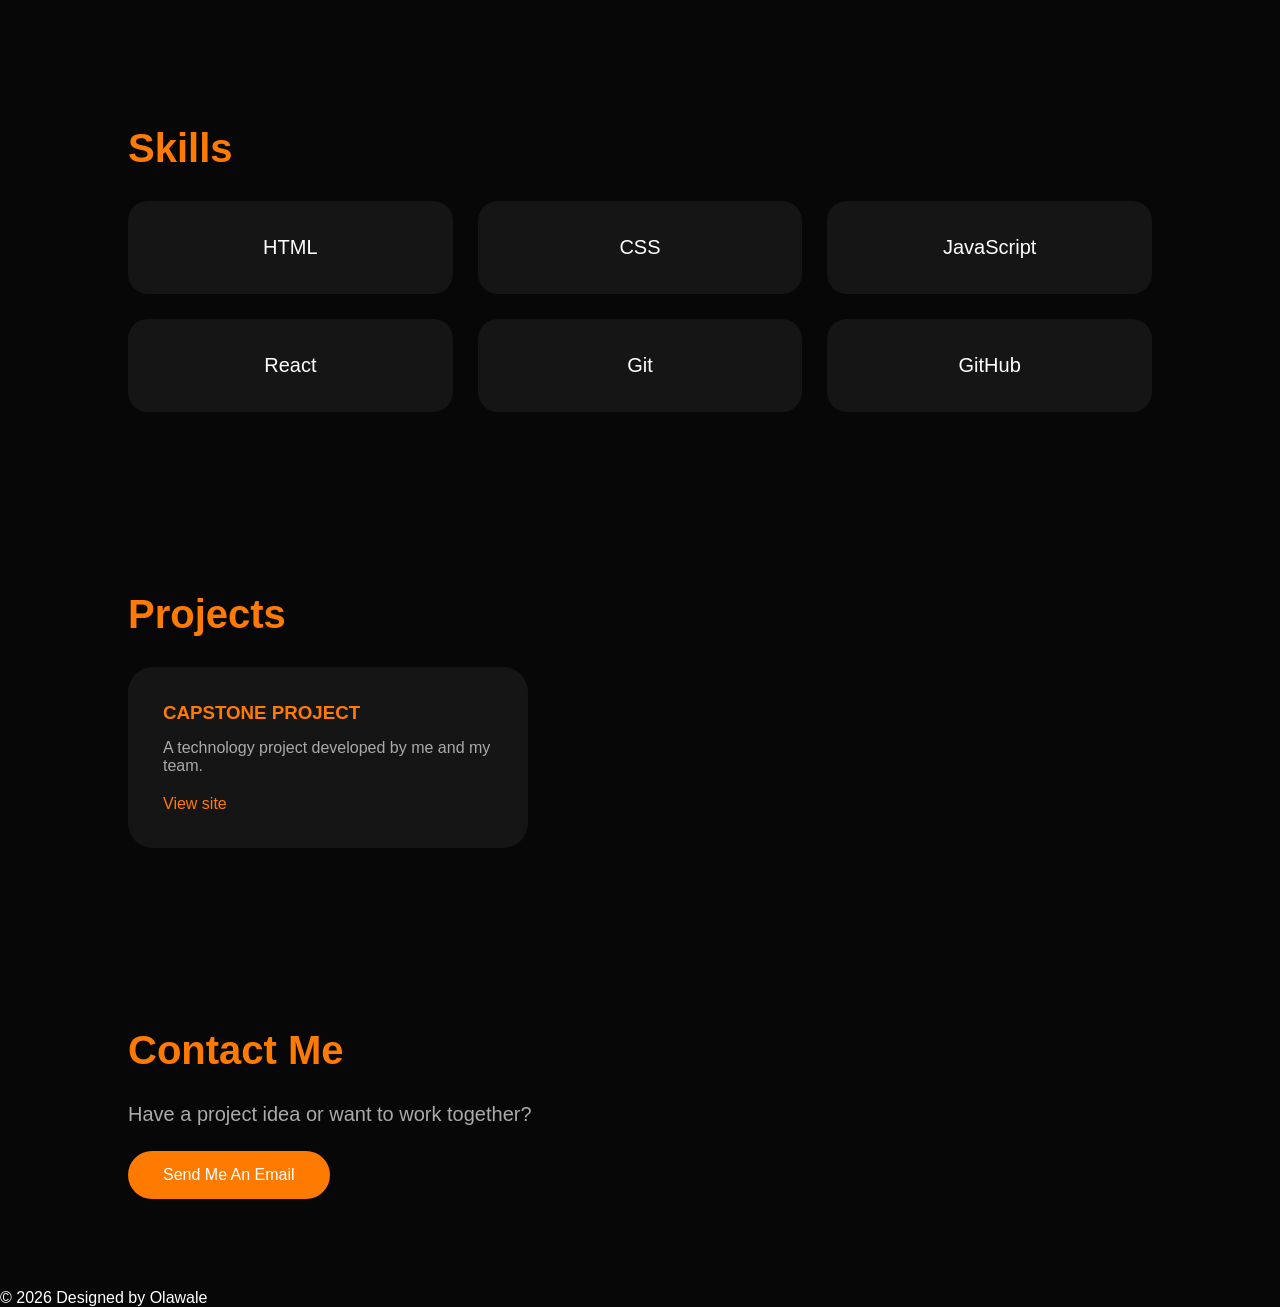
==== commit 637b8f55: "Add footer and update HTML structure Added footer with copyright notice and updated HTML structure." ====
--- a/index.html
+++ b/index.html
@@ -242,7 +242,13 @@
 
 
 <script src="script.js"></script>
-
+<footer>
+
+<p>
+© 2026 Designed by Olawale
+</p>
+
+</footer>
 
 </body>
 </html>
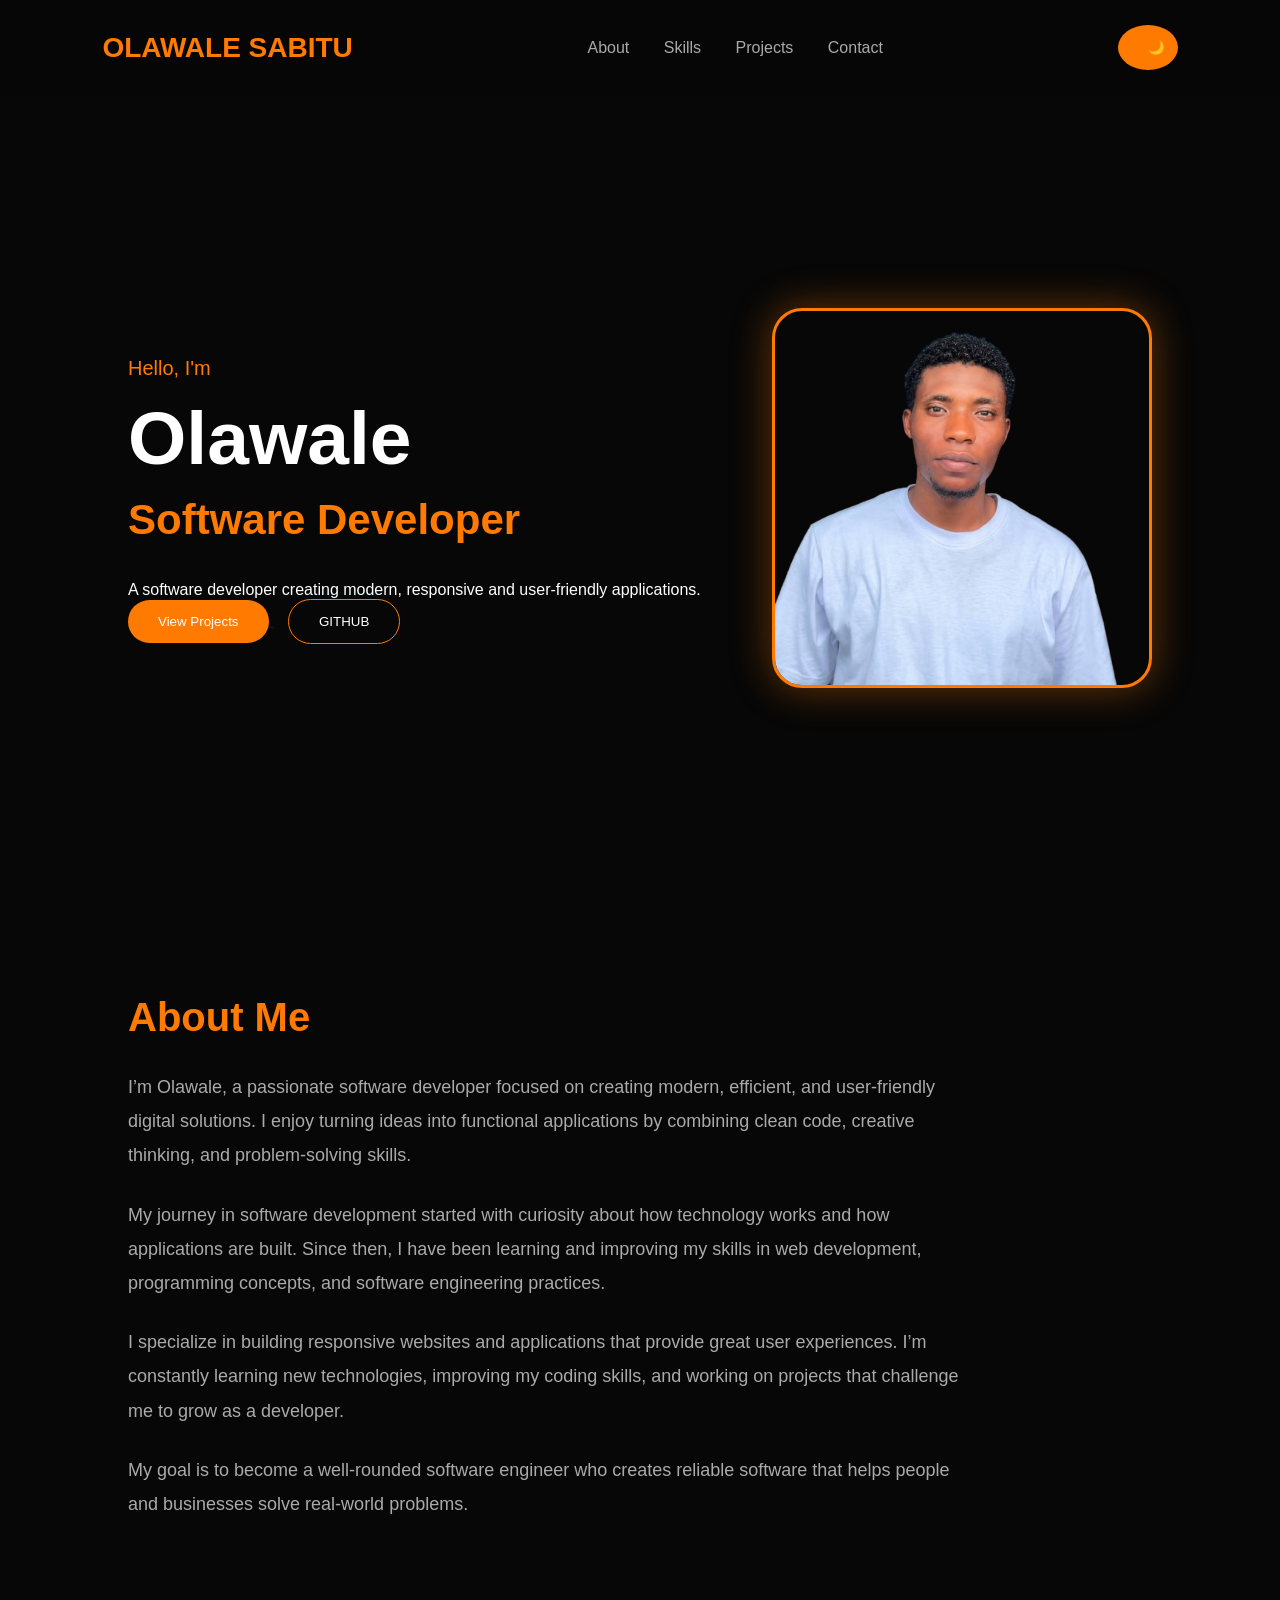
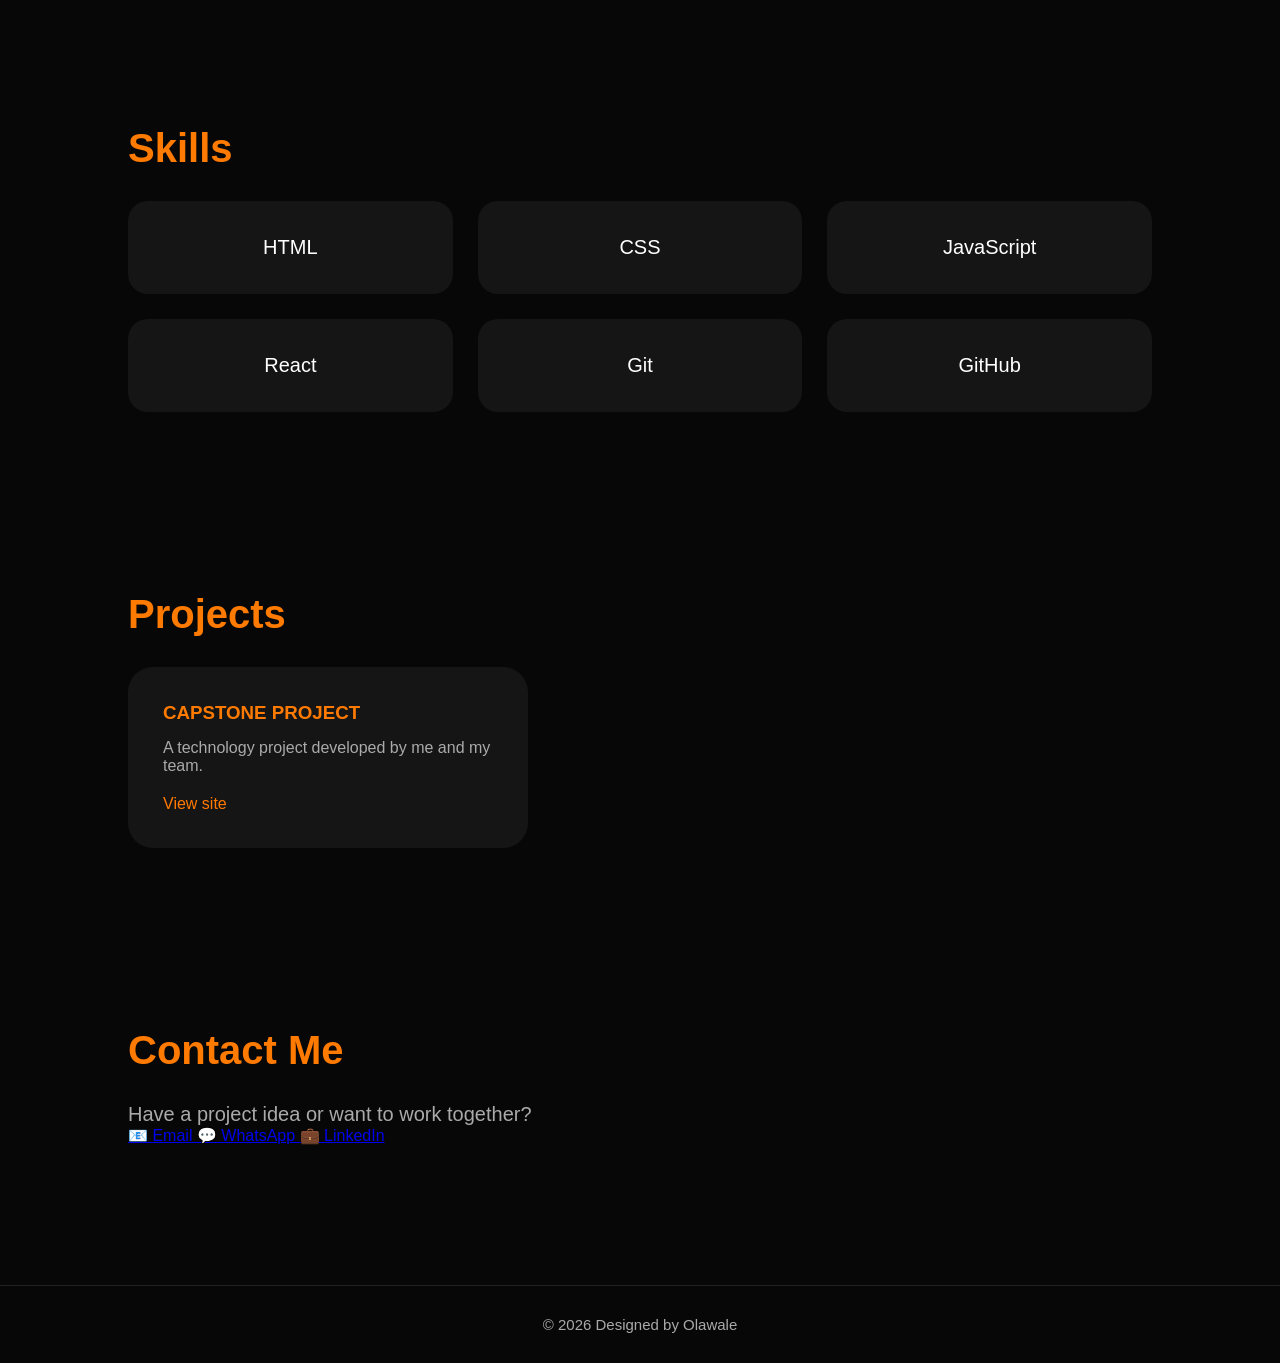
==== commit 37e7556a: "Enhance contact section with more communication options Updated contact section with additional link" ====
--- a/index.html
+++ b/index.html
@@ -230,11 +230,25 @@
 </p>
 
 
-<a class="contact-btn" href="mailto:Olawalesabitu87@gmail.com">
-
-Send Me An Email
-
-</a>
+<div class="contact-links">
+
+
+<a href="mailto:Olawalesabitu87@gmail.com">
+📧 Email
+</a>
+
+
+<a href="https://wa.me/2347019933510" target="_blank">
+💬 WhatsApp
+</a>
+
+
+<a href="https://www.linkedin.com/in/olawale-oluwapelumi-303a34244" target="_blank">
+💼 LinkedIn
+</a>
+
+
+</div>
 
 
 </section>
--- a/style.css
+++ b/style.css
@@ -473,4 +473,22 @@
 
 box-shadow:0 10px 30px rgba(255,122,0,.4);
 
-}+}
+footer{
+
+text-align:center;
+padding:30px;
+margin-top:50px;
+color:#aaa;
+font-size:15px;
+border-top:1px solid #222;
+
+}
+
+
+.light footer{
+
+color:#555;
+border-color:#ddd;
+
+}
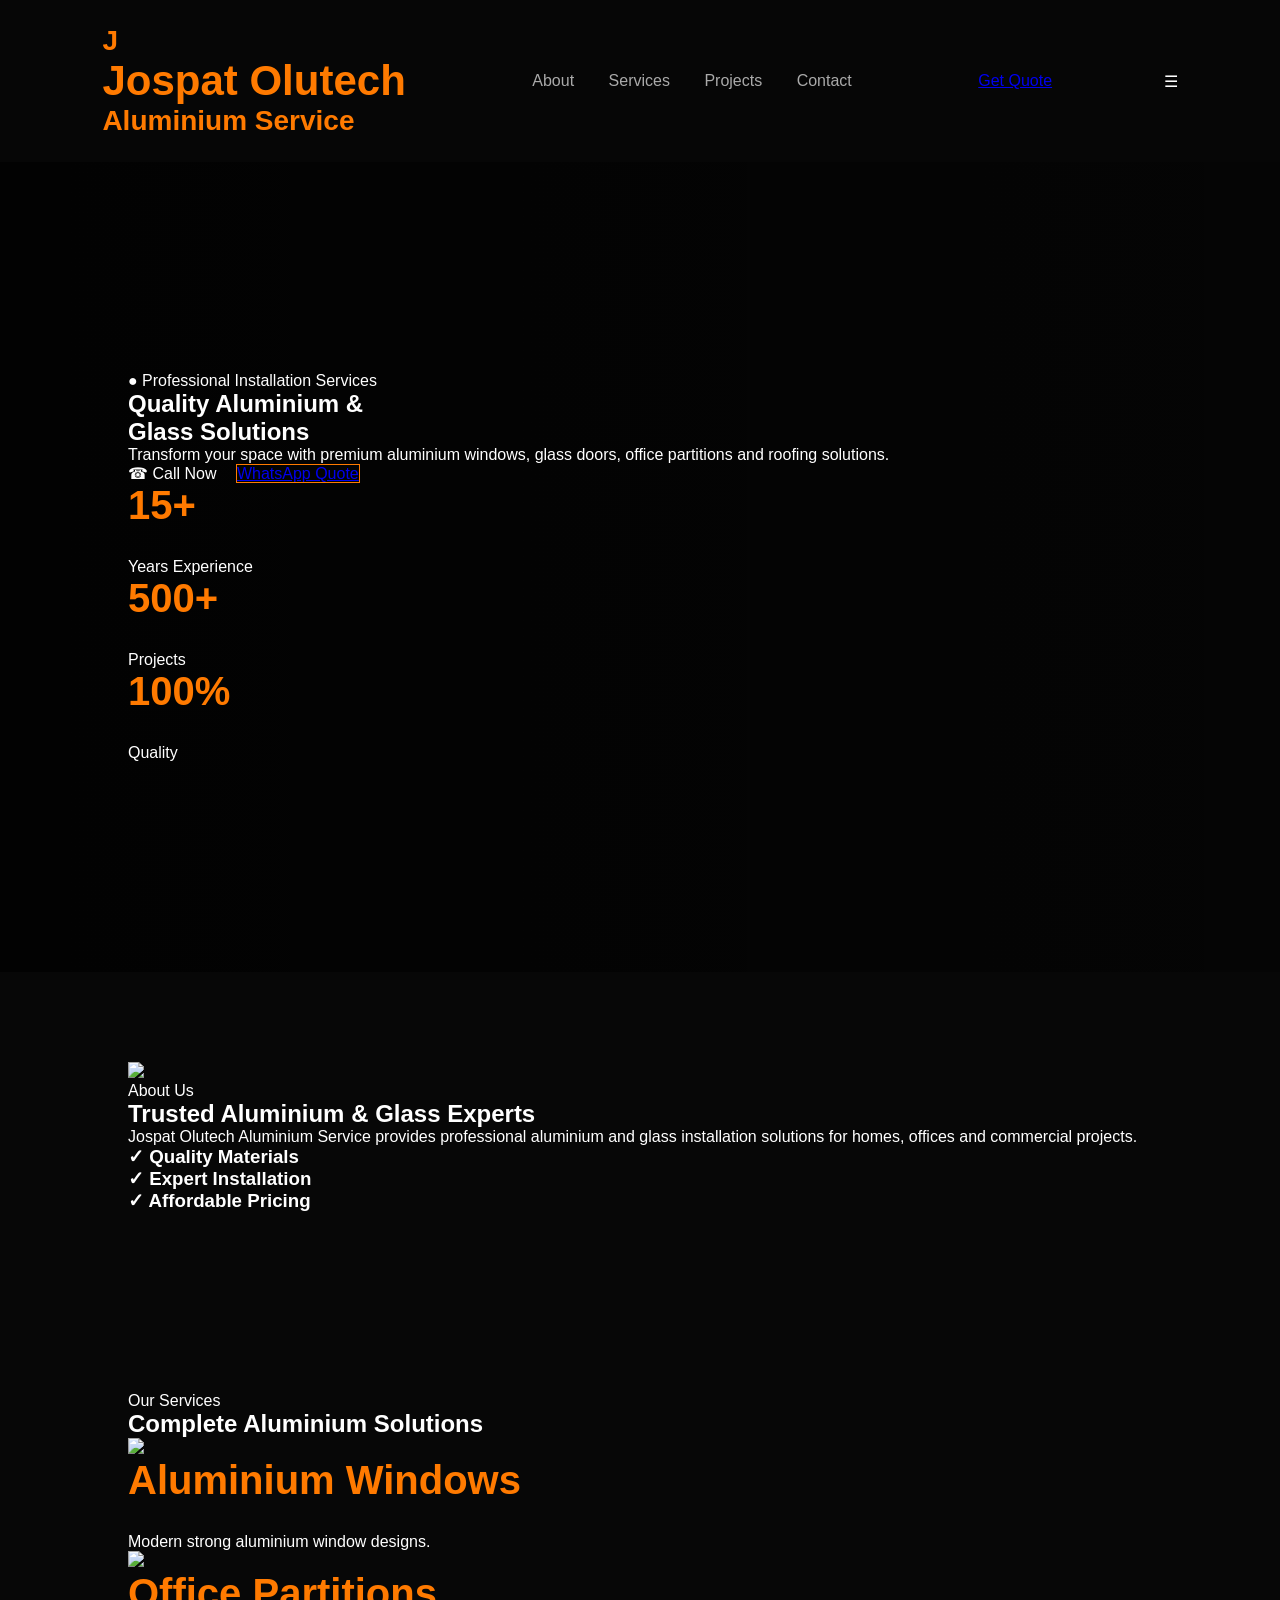
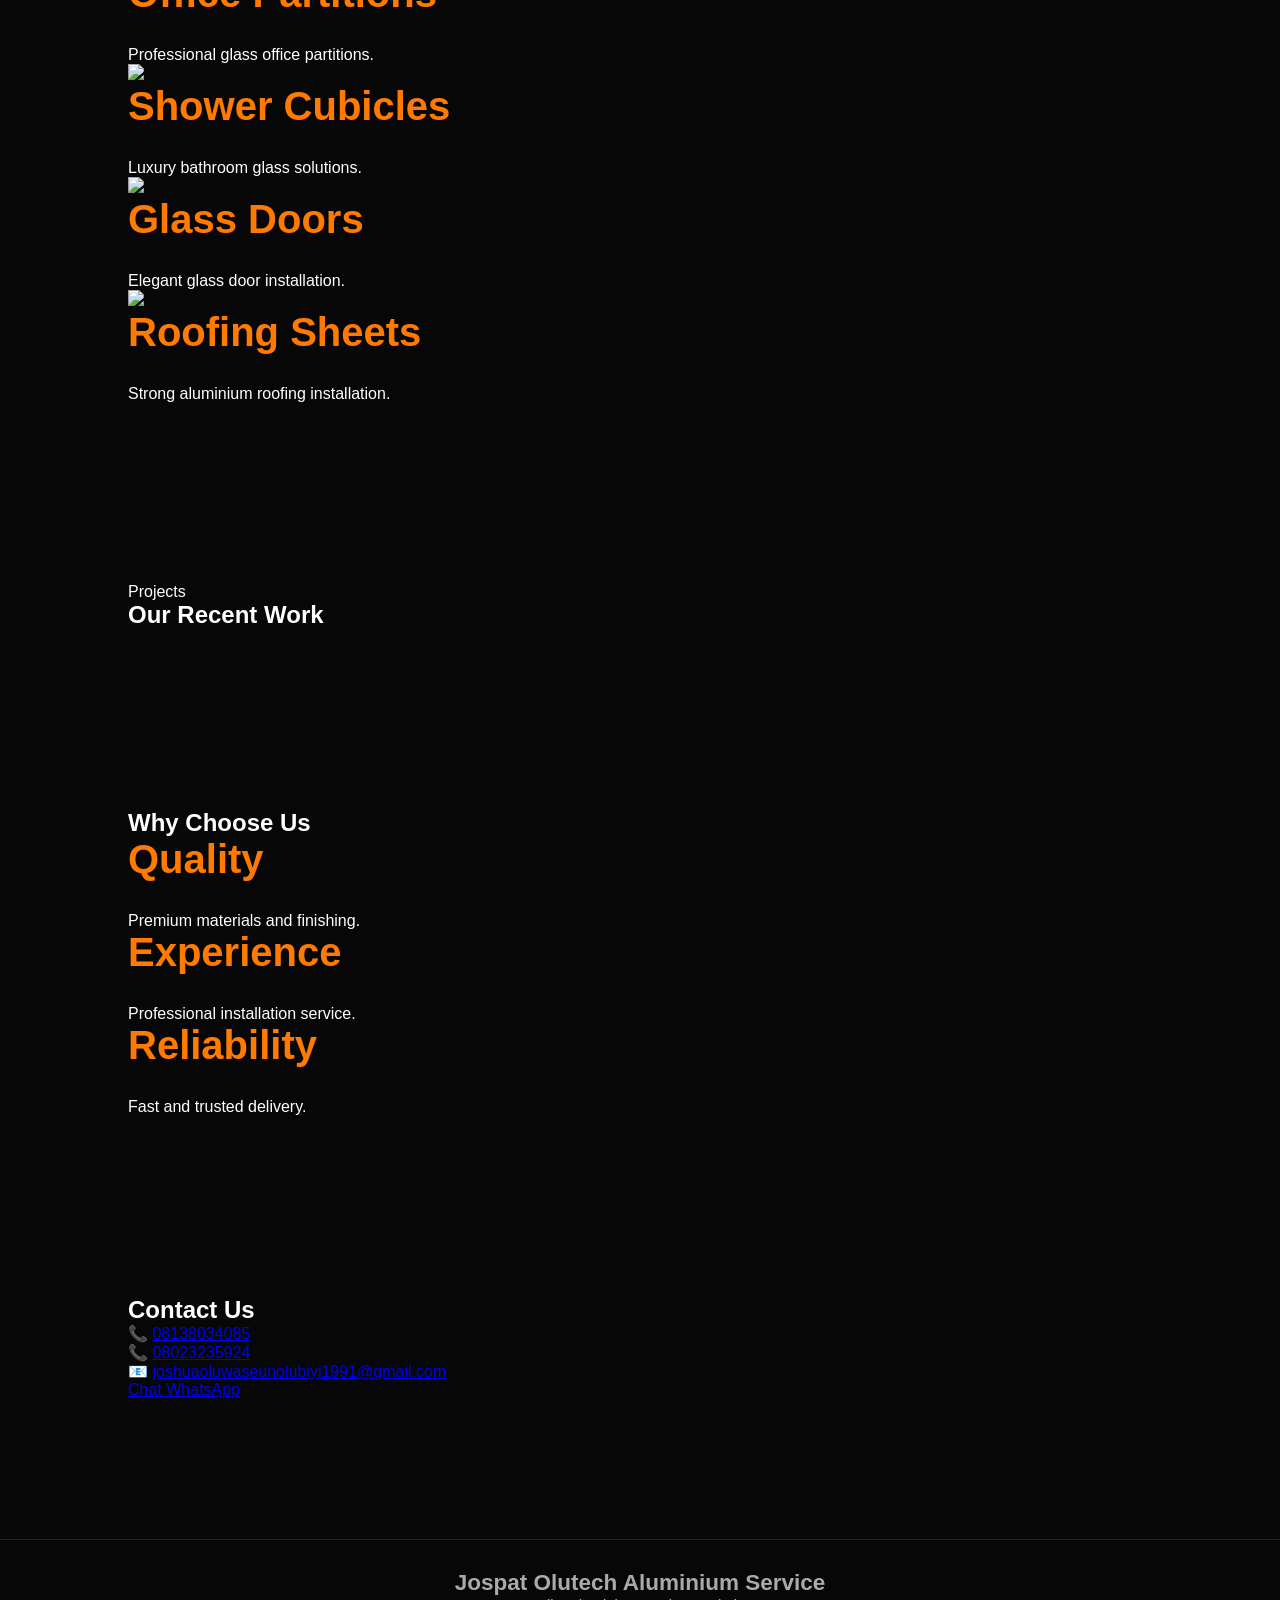
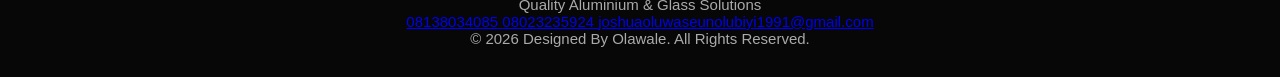
==== commit 52c97584: "Add files via upload" ====
--- a/index.html
+++ b/index.html
@@ -1,13 +1,11 @@
 <!DOCTYPE html>
-<html lang="en">
-
+<html>
 <head>
 
-<meta charset="UTF-8">
+<title>Jospat Olutech Aluminium Service</title>
+
 <meta name="viewport" content="width=device-width, initial-scale=1.0">
 
-<title>Olawale | Software Developer</title>
-
 <link rel="stylesheet" href="style.css">
 
 </head>
@@ -18,20 +16,37 @@
 
 <header>
 
-<h2 class="logo">OLAWALE SABITU</h2>
-
-
-<nav>
+<div class="logo">
+
+<div class="logo-icon">J</div>
+
+<div>
+<h2>Jospat Olutech</h2>
+<p>Aluminium Service</p>
+</div>
+
+</div>
+
+
+<nav id="nav">
 
 <a href="#about">About</a>
-<a href="#skills">Skills</a>
+<a href="#services">Services</a>
 <a href="#projects">Projects</a>
 <a href="#contact">Contact</a>
 
 </nav>
 
 
-<button id="mode">🌙</button>
+<a class="quote"
+href="https://wa.me/2348023235924?text=Hello%20Jospat%20Olutech,%20I%20want%20a%20quote">
+Get Quote
+</a>
+
+
+<div class="menu" onclick="toggleMenu()">
+☰
+</div>
 
 </header>
 
@@ -39,230 +54,401 @@
 
 
 
-<section class="hero">
-
-
-<div class="intro">
-
-
-<p>Hello, I'm</p>
-
-<h1>Olawale</h1>
-
-<h2 id="typing"></h2>
-
-
-<p>
-
-A software developer creating modern,
-responsive and user-friendly applications.
-
-</p>
-
-
-
+<section class="hero"
+style="background-image:
+linear-gradient(90deg,#000b,#0005),
+url('https://share.google/images/VtbyBnmgO6Zh89tRG');">
+
+
+<div class="hero-content">
+
+
+<span>
+● Professional Installation Services
+</span>
+
+
+<h1>
+Quality Aluminium &
+<br>
+<strong>Glass Solutions</strong>
+</h1>
+
+
+<p>
+Transform your space with premium aluminium
+windows, glass doors, office partitions and roofing solutions.
+</p>
+
+
+
+<div class="hero-buttons">
+
+<a class="primary">
+☎ Call Now
+</a>
+
+
+<a class="secondary"
+href="https://wa.me/2348138034085">
+
+WhatsApp Quote
+
+</a>
+
+
+</div>
+
+
+
+
+<div class="stats">
 
 <div>
-
-<a href="#projects">
-
-<button>
-View Projects
-</button>
-
-</a>
-
-
-<a href="https://github.com/wealthboj/olawale">
-
-<button class="secondary">
-GITHUB
-</button>
-
-</a>
-
-
-</div>
-
-
-</div>
-
-
-
-
-<div class="image-box">
-
-<img src="profile.png">
-
-</div>
-
-
-</section>
-
-
-
-
-
-
-
-<section id="about">
-
-<h2>About Me</h2>
-
-<div class="about-content">
-
-<p>
-
-I’m Olawale, a passionate software developer focused on creating modern,
-efficient, and user-friendly digital solutions. I enjoy turning ideas into
-functional applications by combining clean code, creative thinking, and
-problem-solving skills.
-
-</p>
-
-
-<p>
-
-My journey in software development started with curiosity about how
-technology works and how applications are built. Since then, I have been
-learning and improving my skills in web development, programming concepts,
-and software engineering practices.
-
-</p>
-
-
-<p>
-
-I specialize in building responsive websites and applications that provide
-great user experiences. I’m constantly learning new technologies, improving
-my coding skills, and working on projects that challenge me to grow as a
-developer.
-
-</p>
-
-
-<p>
-
-My goal is to become a well-rounded software engineer who creates reliable
-software that helps people and businesses solve real-world problems.
-
-</p>
-
-
-</div>
-
-</section>
-
-
-
-
-
-
-
-<section id="skills">
-
-
-<h2>Skills</h2>
-
-
-<div class="grid">
-
-
-<div>HTML</div>
-<div>CSS</div>
-<div>JavaScript</div>
-<div>React</div>
-<div>Git</div>
-<div>GitHub</div>
-
-
-</div>
-
-
-</section>
-
-
-
-
-
-
-
-<section id="projects">
-
-
-<h2>Projects</h2>
-
-
-<div class="project">
-
-
-<h3>CAPSTONE PROJECT</h3>
-
-
-<p>
-A technology project developed by me and my team.
-</p>
-
-
-<a href="https://techy-nerds.vercel.app/">
-
-View site
-
-</a>
-
-
-</div>
-
-
-</section>
-
-
-
-
-
-
-<section id="contact">
-
-<h2>Contact Me</h2>
-
-<p>
-Have a project idea or want to work together?
-</p>
-
-
-<div class="contact-links">
-
-
-<a href="mailto:Olawalesabitu87@gmail.com">
-📧 Email
-</a>
-
-
-<a href="https://wa.me/2347019933510" target="_blank">
-💬 WhatsApp
-</a>
-
-
-<a href="https://www.linkedin.com/in/olawale-oluwapelumi-303a34244" target="_blank">
-💼 LinkedIn
-</a>
-
-
-</div>
-
-
-</section>
+<h2>15+</h2>
+<p>Years Experience</p>
+</div>
+
+
+<div>
+<h2>500+</h2>
+<p>Projects</p>
+</div>
+
+
+<div>
+<h2>100%</h2>
+<p>Quality</p>
+</div>
+
+
+</div>
+
+
+</div>
+
+</section>
+
+
+
+
+
+
+<section id="about" class="about">
+
+
+<img src="c:\image9.jpg">
+
+
+<div class="about-text">
+
+<span class="label">
+About Us
+</span>
+
+
+<h1>
+Trusted Aluminium & Glass Experts
+</h1>
+
+
+<p>
+Jospat Olutech Aluminium Service provides
+professional aluminium and glass installation
+solutions for homes, offices and commercial projects.
+</p>
+
+
+<div class="features">
+
+<h3>✓ Quality Materials</h3>
+
+<h3>✓ Expert Installation</h3>
+
+<h3>✓ Affordable Pricing</h3>
+
+</div>
+
+
+</div>
+
+
+</section>
+
+
+
+
+
+
+
+
+<section id="services" class="services">
+
+
+<div class="section-title">
+
+<span class="label">
+Our Services
+</span>
+
+<h1>
+Complete Aluminium Solutions
+</h1>
+
+</div>
+
+
+
+
+<div class="service-grid">
+
+
+
+<div class="service-card">
+
+<img src="c:\image12.jpg">
+
+<h2>Aluminium Windows</h2>
+
+<p>
+Modern strong aluminium window designs.
+</p>
+
+</div>
+
+
+
+
+<div class="service-card">
+
+<img src="c:\image4.jpg">
+
+<h2>Office Partitions</h2>
+
+<p>
+Professional glass office partitions.
+</p>
+
+</div>
+
+
+
+
+<div class="service-card">
+
+<img src="c:\image3.jpg">
+
+<h2>Shower Cubicles</h2>
+
+<p>
+Luxury bathroom glass solutions.
+</p>
+
+</div>
+
+
+
+
+
+<div class="service-card">
+
+<img src="c:\image2.jpg">
+
+<h2>Glass Doors</h2>
+
+<p>
+Elegant glass door installation.
+</p>
+
+</div>
+
+
+
+
+
+<div class="service-card">
+
+<img src="c:\image1.jpg">
+
+<h2>Roofing Sheets</h2>
+
+<p>
+Strong aluminium roofing installation.
+</p>
+
+</div>
+
+
+</div>
+
+
+</section>
+
+
+
+
+
+
+
+
+<section id="projects" class="projects">
+
+
+<div class="section-title">
+
+<span class="label">
+Projects
+</span>
+
+<h1>
+Our Recent Work
+</h1>
+
+</div>
+
+
+<div class="gallery" id="gallery">
+
+<!-- Uploaded images from admin will appear here -->
+
+</div>
+
+
+</section>
+
+
+
+
+
+
+
+<section class="why">
+
+
+<div class="section-title">
+
+<h1>
+Why Choose Us
+</h1>
+
+</div>
+
+
+
+<div class="why-grid">
+
+
+<div class="why-card">
+<h2>Quality</h2>
+<p>Premium materials and finishing.</p>
+</div>
+
+
+<div class="why-card">
+<h2>Experience</h2>
+<p>Professional installation service.</p>
+</div>
+
+
+<div class="why-card">
+<h2>Reliability</h2>
+<p>Fast and trusted delivery.</p>
+</div>
+
+
+</div>
+
+
+</section>
+
+
+
+
+
+
+
+
+<section id="contact" class="contact">
+
+
+<h1>
+Contact Us
+</h1>
+
+
+<p>
+📞 <a href="tel:08138034085">
+08138034085
+</a>
+</p>
+
+
+<p>
+📞 <a href="tel:08023235924">
+08023235924
+</a>
+</p>
+
+<p>
+📧 
+<a href="mailto:joshuaoluwaseunolubiyi1991@gmail.com">
+joshuaoluwaseunolubiyi1991@gmail.com
+</a>
+</p>
+
+
+
+<a class="whatsapp"
+href="https://wa.me/2348138034085">
+
+Chat WhatsApp
+
+</a>
+
+
+
+</section>
+
+<footer>
+
+<h2>Jospat Olutech Aluminium Service</h2>
+
+<p>
+Quality Aluminium & Glass Solutions
+</p>
+
+
+<div class="footer-contact">
+
+<a href="tel:08138034085">
+08138034085
+</a>
+
+
+<a href="tel:08023235924">
+08023235924
+</a>
+
+
+<a href="mailto:joshuaoluwaseunolubiyi1991@gmail.com">
+joshuaoluwaseunolubiyi1991@gmail.com
+</a>
+
+
+</div>
+
+
+<p class="copyright">
+© 2026 Designed By Olawale. All Rights Reserved.
+</p>
+
+
+</footer>
 
 
 
 <script src="script.js"></script>
-<footer>
-
-<p>
-© 2026 Designed by Olawale
-</p>
-
-</footer>
+
 
 </body>
-</html>
+</html>
--- a/style.css
+++ b/style.css
@@ -321,13 +321,60 @@
 
 /* CONTACT */
 
-
-#contact p{
-
-    color:#aaa;
-    font-size:20px;
-
-}
+.contact-links{
+
+display:flex;
+gap:20px;
+margin-top:30px;
+flex-wrap:wrap;
+
+}
+
+
+.contact-links a{
+
+display:inline-flex;
+align-items:center;
+justify-content:center;
+
+min-width:150px;
+
+padding:15px 25px;
+
+background:#ff7a00;
+color:white;
+
+text-decoration:none;
+
+border-radius:30px;
+
+font-weight:bold;
+
+transition:.3s;
+
+box-shadow:0 10px 25px rgba(255,122,0,0.25);
+
+}
+
+
+
+.contact-links a:hover{
+
+transform:translateY(-5px);
+
+background:#ff9500;
+
+}
+
+
+.light .contact-links a{
+
+color:white;
+background:#ff7a00;
+
+}
+
+
 
 
 
@@ -467,11 +514,13 @@
 }
 
 
-.contact-btn:hover{
-
-transform:translateY(-5px);
-
-box-shadow:0 10px 30px rgba(255,122,0,.4);
+.contact-links a:hover{
+
+transform:translateY(-8px) scale(1.05);
+
+background:#ff9500;
+
+box-shadow:0 15px 35px rgba(255,122,0,.6);
 
 }
 footer{
